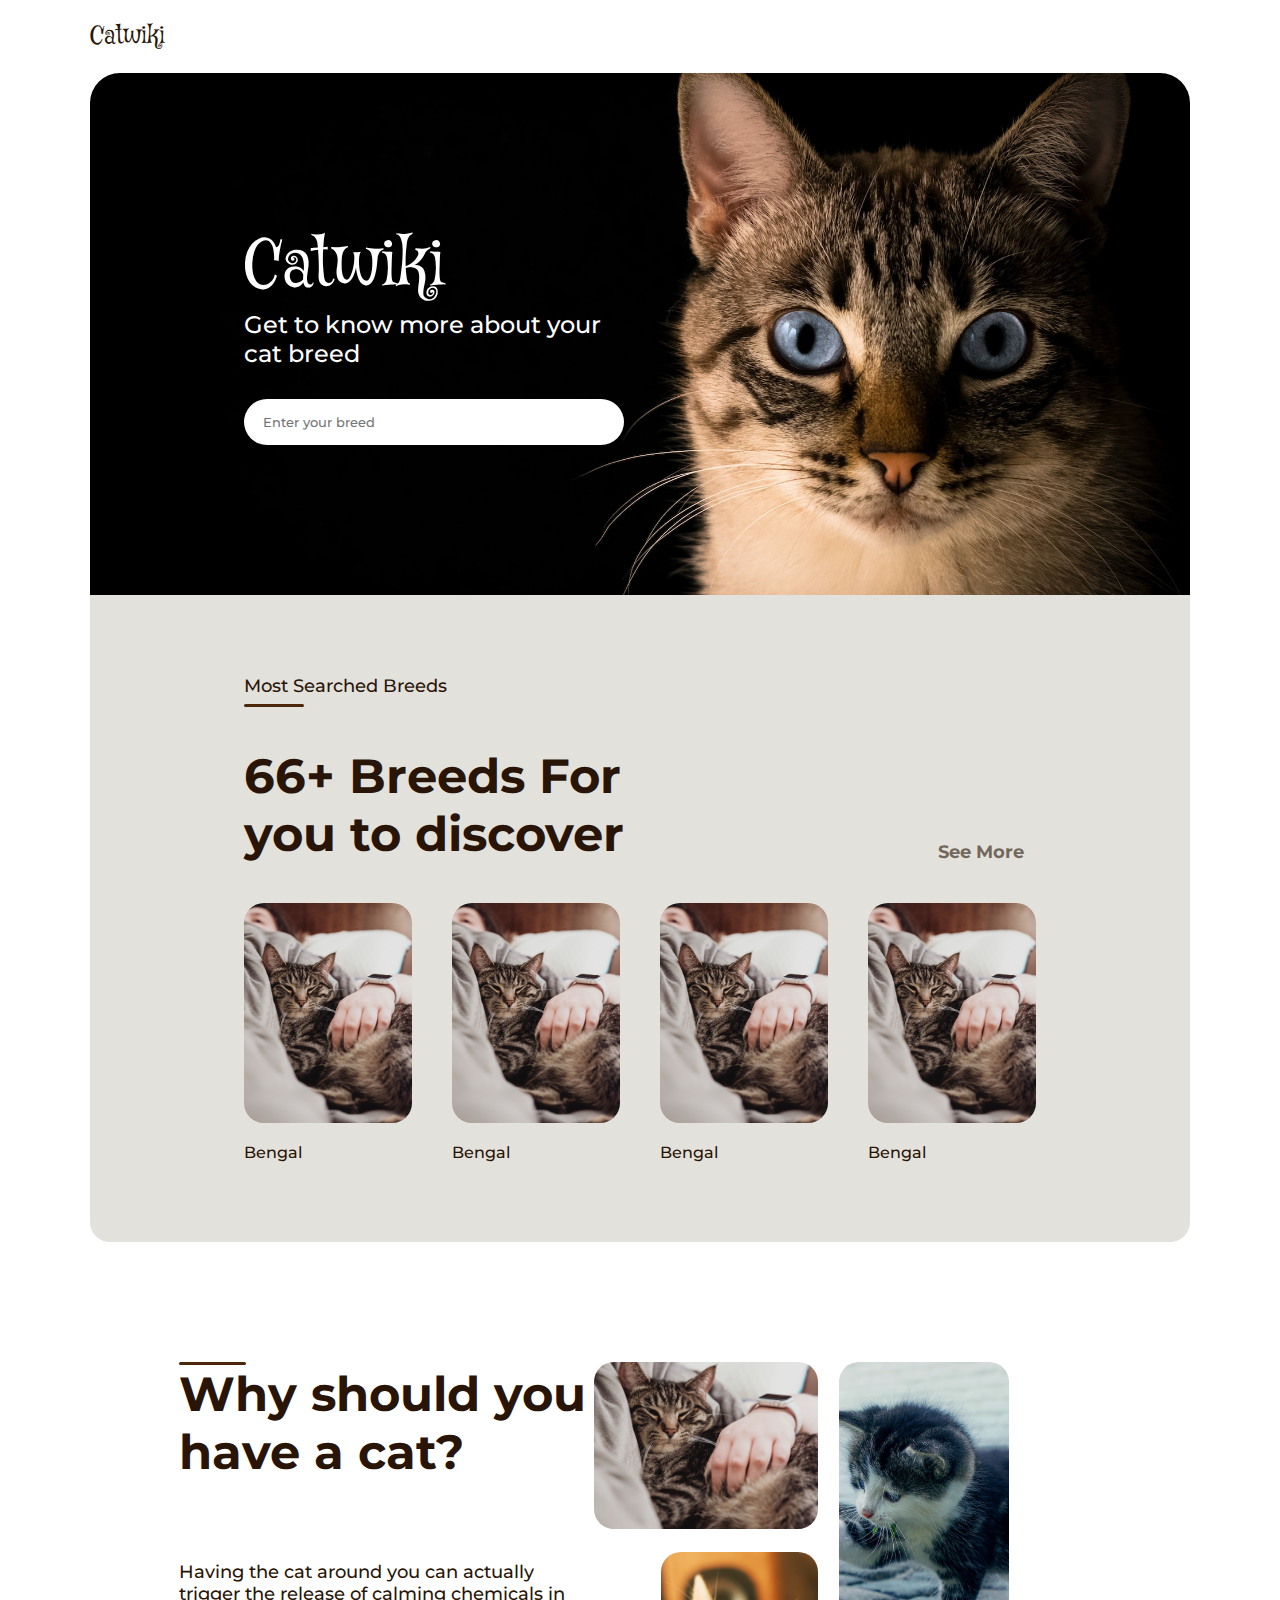
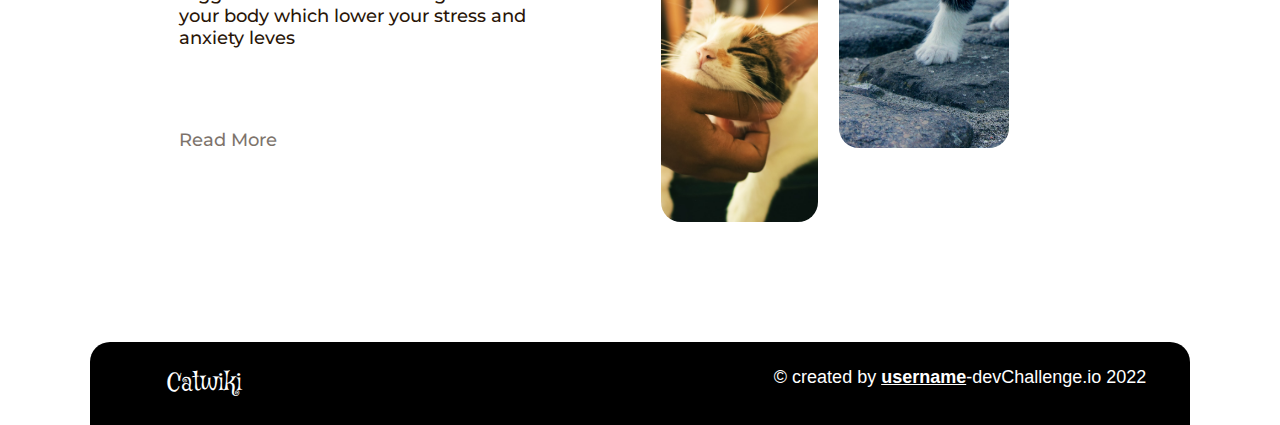
==== index.html @ c6d8583e "fix:deactivate class added to suggestion box" ====
<!doctype html>
<!-- If multi-language site, reconsider usage of html lang declaration here. -->
<html lang="en">

<head>
  <meta charset="utf-8">
  <title>CatWiki(HomePage)</title>
  <meta name="viewport" content="width=device-width, initial-scale=1, maximum-scale=1">
  <!-- Place favicon.ico in the root directory: mathiasbynens.be/notes/touch-icons -->
  <link rel="shortcut icon" href="favicon.ico" />
  <!--Google Web Fonts link for fonts-->
  <link rel="preconnect" href="https://fonts.googleapis.com">
  <link rel="preconnect" href="https://fonts.gstatic.com" crossorigin>
  <link
    href="https://fonts.googleapis.com/css2?family=Montserrat:wght@400;500;600;700;800;900&family=Mystery+Quest&display=swap"
    rel="stylesheet">
  <!--FontAwesome link for icons-->
  <link rel="stylesheet" href="https://cdnjs.cloudflare.com/ajax/libs/font-awesome/6.2.0/css/all.min.css"
    integrity="sha512-xh6O/CkQoPOWDdYTDqeRdPCVd1SpvCA9XXcUnZS2FmJNp1coAFzvtCN9BmamE+4aHK8yyUHUSCcJHgXloTyT2A=="
    crossorigin="anonymous" referrerpolicy="no-referrer" />
  <!-- Default style-sheet is for 'media' type screen (color computer display).  -->
  <link rel="stylesheet" media="screen" href="assets/css/style.css">
</head>

<body>
  <!--container start-->
  <div class="container">
    <!--header section start-->
    <header>
      <div class="wrapper-large">
        <h1 class="logo"><a href="index.html" title="Cat Wiki">catwiki <span class="icon">logo</span></a></h1>
      </div>
    </header>
    <!--header section end-->
    <!--main section start-->
    <main>
      <!--hero section start-->
      <div class="wrapper-large">
        <div class="hero-section">
          <div class="wrapper">
            <div class="introduction">
              <h2 class="logo">catwiki <span class="icon">logo</span></h2>
              <p class="description">get to know more about your cat breed</p>
              <form action="#FIXME" method="GET" name="search" class="search">
                <div class="search-field">
                  <input type="text" placeholder="Enter your breed" name="input-breed" />
                  <div class="search-btn">
                    <input type="submit" name="search-btn" class="icon search-btn" />
                  </div>
                  <ul class="suggestion suggestion-deactivate">
                    <li class="suggest">aada</li>
                    <li class="suggest">aada</li>
                  </ul>
                </div>
                <div class="search-field-btn">
                  <input type="text" placeholder="Search" name="input-breed" />
                  <div class="search-btn">
                    <input type="submit" name="search-btn" class="icon search-btn" />
                  </div>
                </div>
              </form>
            </div>
          </div>
        </div>
      </div>
      <!--hero section end-->
      <!--most searched section start-->
      <section class="most-searched-breeds">
        <div class="wrapper-large">
          <div class="wrapper">
            <h4 class="sub-title">most searched breeds</h4>
            <div class="discover-more">
              <h3 class="title">66+ <span>breeds for</span> you to discover</h3>
              <div class="see-more">
                <a href="top10most.html" title="See More">see more</a>
              </div>
            </div>
            <ul class="cat-breeds">
              <li class="cat-breed">
                <figure><img src="assets/images/cat1.jpg" alt="cat"></figure>
                <a href="description.html" title="Bengal">Bengal</a>
              </li>
              <li class="cat-breed">
                <figure><img src="assets/images/cat1.jpg" alt="cat"></figure>
                <a href="description.html" title="Bengal">Bengal</a>
              </li>
              <li class="cat-breed">
                <figure><img src="assets/images/cat1.jpg" alt="cat"></figure>
                <a href="description.html" title="Bengal">Bengal</a>
              </li>
              <li class="cat-breed">
                <figure><img src="assets/images/cat1.jpg" alt="cat"></figure>
                <a href="description.html" title="Bengal">Bengal</a>
              </li>
            </ul>
          </div>
        </div>
      </section>
      <!--most searched section end-->
      <!--why-to-have-a-cat section start-->
      <section class="why-to-have-a-cat">
        <div class="wrapper">
          <div class="cats-benefits">
            <h3 class="title"><span>why</span> should you have a cat&quest;</h3>
            <p class="description">having the cat around you can actually trigger the release of calming chemicals in
              your body which lower your stress and anxiety leves</p>
            <a href="aboutCats.html" title="Read More">read more</a>
          </div>
          <div class="gallery">
            <div class="gallery-items">
              <figure class="gallery-item"><img src="assets/images/cat1.jpg" alt="Cat1"></figure>
              <figure class="gallery-item"><img src="assets/images/cat2.jpg" alt="Cat2"></figure>
            </div>
            <figure class="gallery-item"><img src="assets/images/cat3.jpg" alt="Cat3"></figure>
          </div>
        </div>
      </section>
      <!--why-to-have-a-cat section start-->
    </main>
    <!--main section end-->

    <!--footer section start-->
    <footer>
      <div class="wrapper-large">
        <h5 class="logo"><a href="index.html" title="Cat Wiki">catwiki <span class="icon">logo</span></a></h5>
        <span class="copyright">&copy; created by <span>username</span>-devChallenge.io 2022</span>
      </div>
    </footer>
    <!--footer section end-->

  </div>
  <!--container end-->
  <script src="assets/js/script.js"></script>
</body>

</html>
---- assets/css/style.css ----
@charset "utf-8";
/* ==========================================================================
   1. CSS Reset Code
   ========================================================================== */

/* 1.1. Eric Meyers Reset
   http://meyerweb.com/eric/tools/css/reset/
   v2.0 | 20110126
   License: none (public domain)
   ========================================================================== */
html,
body,
div,
span,
applet,
object,
iframe,
h1,
h2,
h3,
h4,
h5,
h6,
p,
blockquote,
pre,
a,
abbr,
acronym,
address,
big,
cite,
code,
del,
dfn,
em,
img,
ins,
kbd,
q,
s,
samp,
small,
strike,
strong,
sub,
sup,
tt,
var,
b,
u,
i,
center,
dl,
dt,
dd,
ol,
ul,
li,
fieldset,
form,
label,
legend,
table,
caption,
tbody,
tfoot,
thead,
tr,
th,
td,
article,
aside,
canvas,
details,
embed,
figure,
figcaption,
footer,
header,
hgroup,
menu,
nav,
output,
ruby,
section,
summary,
time,
mark,
audio,
video {
  margin: 0;
  padding: 0;
  border: 0;
  font-size: 100%;
  font: inherit;
  vertical-align: baseline;
}

/* HTML5 display-role reset for older browsers */
article,
aside,
details,
figcaption,
figure,
footer,
header,
hgroup,
menu,
nav,
section {
  display: block;
}

/* Force scrollbar */
html {
  overflow-y: scroll;
}

/* Align radios and text inputs with their label */

input[type='radio'] {
  vertical-align: text-bottom;
}

/* Hand cursor on clickable input elements */
label,
input[type='button'],
input[type='submit'],
button {
  cursor: pointer;
}

strong {
  font-weight: bold;
  font-family: inherit;
  font-size: inherit;
}

em {
  font-style: italic;
}

img {
  width: 100%;
  border: 0;
  vertical-align: middle;
}

sub,
sup {
  vertical-align: baseline;
  position: relative;
  font-size: 55%;
  line-height: 0;
}

sup {
  top: -.7em;
}

sub {
  bottom: -.25em;
}

/* 1.2. Clear Fix
   ========================== */

.cf:before,
.cf:after {
  display: table;
  content: " ";
}

.cf:after {
  clear: both;
}

.cf {
  *zoom: 1;
}

/*for all*/
body {
  box-sizing: border-box;
  font-family: sans-serif;
}

a {
  display: inline-block;
  text-decoration: none;
}

li {
  display: inline-block;
  list-style-type: none;
}

/*for wrapper*/
.wrapper,
.wrapper-large {
  width: 72%;
  margin: 0 auto;
}

.wrapper-large { width: 86%;}

/*common styling*/
* {
  font-family: 'Montserrat';
  font-weight: 500;
}

.icon {
  display: inline-block;
  font-family: 'FontAwesome';
  font-weight: 900;
  text-indent: -9999px;
}

img {
  width: 100%;
  height: auto;
  object-fit: cover;
  object-position: center;
}

.description {
  color: #291507;
  font-size: 18px;
}

.logo a:hover,
.breeds .cat-breed a:hover,
.breeds .cat-breed a:hover,
.most-searched-breeds .cat-breed a:hover {
  color: #dec68b;
  transition: all .3s;
}

.most-searched-breeds .see-more a:hover,
.why-to-have-a-cat .cats-benefits a:hover {
  opacity: 1;
  transition: all .3s;
}

.hero-section .search-field,
.search-modal .search-field,
.suggestion-active,
.most-searched-breeds .discover-more,
.most-searched-breeds .see-more,
.most-searched-breeds .cat-breeds,
.most-searched-breeds .cat-breed figure,
.why-to-have-a-cat .gallery,
.why-to-have-a-cat .gallery-items,
footer .wrapper-large,
.cat-breed-info .breed-details,
.cat-breed-info .wrapper,
.cat-breed-info .ratings,
.cat-breed-info .detail,
.breed-photos .photos,
.top-searched-breeds,
.top-searched-breeds .breed { display: flex;}

.hero-section .description::first-letter,
.title::first-letter,
.description::first-letter,
.reasons-to-have-cat .reasons h3,
.reasons-to-have-cat .reasons .description::first-letter,
.why-to-have-a-cat .cats-benefits .title span { text-transform: capitalize;}

/*=================================
  Header styling starts here
=================================*/
header {  padding: 20px 0;}

.logo a,
.logo {
  color: #291507;
  font-family: 'Mystery Quest';
  font-size: 24px;
  font-weight: 400;
  text-transform: capitalize;
}

.logo .icon::before {
  float: right;
  content: '\f6be';
  text-indent: 0;
}

/*=================================
  Header styling ends here
=================================*/

/*=================================
  main styling starts here
=================================*/
/* styling for homepage start here*/

/*hero section start here*/

.hero-section {
  padding: 150px 0;
  border-radius: 30px 30px 0 0;
  background: url("../images/bg.jpg") center no-repeat;
  background-size: cover;
}

.hero-section .introduction {  width: 48%;}

.hero-section .logo {
  color: #fff;
  font-size: 64px;
}

.hero-section .description {
  padding-bottom: 30px;
  color: #fff;
  font-size: 24px;
  line-height: 1.2;
}

.hero-section .search-field,
.hero-section .search-field-btn,
.search-modal .search-field {
  position: relative;
  flex-direction: column;
}

.hero-section .search-field-btn {  display: none;}

.hero-section input[type=text],
.search-modal input[type=text] {
  width: 90%;
  padding: 15px 5%;
  border: none;
  border-radius: 50px;
}

.hero-section input[type=submit],
.search-modal input[type=submit] {
  border: none;
  background: transparent;
}

.hero-section .search-btn ,
.search-modal .search-btn{
  position: absolute;
  right: 7%;
  top: 35%;
  font-family: 'FontAwesome';
  font-weight: 900;
}

.hero-section .search-btn::before,
.search-modal .search-btn::before {
  color: #291507;
  content: '\f002';
}

.hero-section input[type=text]:focus,
.search-modal input[type=text]:focus {  outline: none;}

.hero-section .suggestion,
.search-modal .suggestion,
.suggestion-active {
  max-height: 220px;
  width: 100%;
  padding: 20px 0;
  border-radius: 20px;
  overflow-y: scroll;
  position: absolute;
  top: 60px;
  background: #fff;
  flex-direction: column;
}

.hero-section .suggestion,
.search-modal .suggestion {
  display: none;
}

.hero-section .suggest,
.search-modal .suggest {
  width: 80%;
  padding: 15px 7%;
  margin: 0 auto;
  border-radius: 5px;
  color: #000;
  cursor: pointer;
  text-transform: capitalize;
}

::-webkit-scrollbar { width: 7px;}

::-webkit-scrollbar-track { background: #f2f2f2;}

::-webkit-scrollbar-thumb {
  height: 68px;
  border-radius: 20px;
  background: #bdbdbd;
}

.hero-section .suggest:hover,
.search-modal .suggest:hover { background-color: #e0e0e0;}

/*hero section end here*/

/*most searched section start here*/
.most-searched-breeds .wrapper-large {
  padding: 80px 0;
  border-radius: 0 0 20px 20px;
  background: #e3e1dc;
}

.most-searched-breeds .sub-title {
  color: #291507;
  font-size: 18px;
  text-transform: capitalize;
}

.most-searched-breeds .sub-title::after {
  width: 60px;
  height: 3px;
  margin-top: 7px;
  border-radius: 50px;
  display: block;
  background: #4d270c;
  content: '';
}

.most-searched-breeds .discover-more {  padding: 40px 0;}

.most-searched-breeds .see-more {
  align-items: flex-end;
  flex: 1;
  justify-content: flex-end;
}

.most-searched-breeds .see-more a {
  color: #291507;
  font-size: 18px;
  font-weight: 700;
  opacity: 0.6;
  text-transform: capitalize;
}

.most-searched-breeds .see-more a::after,
.why-to-have-a-cat .cats-benefits a::after {
  content: '\f178';
  font-family: 'FontAwesome';
  font-size: 16px;
  font-weight: 900;
}

.most-searched-breeds .title {
  width: 60%;
  color: #291507;
  font-size: 48px;
  font-weight: 700;
}

.most-searched-breeds .title span {  text-transform: capitalize;}

.most-searched-breeds .cat-breed {
  margin-right: 5%;
  flex-basis: 25%;
}

.most-searched-breeds .cat-breed:last-child {  margin-right: 0;}

.most-searched-breeds .cat-breed figure {
  height: 220px;
  position: relative;
  cursor: pointer;
  z-index: 1;
}

.most-searched-breeds .cat-breed figure:hover::before,
.active-breed::before,
.cat-breed-info figure::before {
  width: 35px;
  height: 175px;
  border-radius: 20px;
  display: block;
  position: absolute;
  top: 10%;
  left: -10%;
  background: #dec68b;
  content: '';
  z-index: -1;
}

.most-searched-breeds .cat-breed a {
  margin-top: 20px;
  color: #291507;
  font-size: 16px;
}

/*most searched section end here*/

/*why-to-have-a-cat section start here*/
.why-to-have-a-cat {  padding: 120px 0;}

.why-to-have-a-cat .wrapper {  display: flex;}

.why-to-have-a-cat .cats-benefits {
  color: #291507;
  flex-basis: 45%;
  font-size: 18px;
}

.why-to-have-a-cat .cats-benefits .title {
  font-size: 48px;
  font-weight: 700;
}

.why-to-have-a-cat .cats-benefits .title::before {
  width: 67px;
  height: 3px;
  border-radius: 20px;
  display: block;
  background-color: #4d270c;
  content: '';
}

.why-to-have-a-cat .cats-benefits a {
  color: #291507;
  opacity: 0.6;
  text-transform: capitalize;
}

.why-to-have-a-cat .cats-benefits .description {  padding: 80px 0;}

.why-to-have-a-cat .gallery {  flex-basis: 45%;}

.why-to-have-a-cat .gallery-item img,
.cat-breed-info figure img,
.breed-photos .photo img,
.most-searched-breeds .cat-breed img,
.top-searched-breeds .breed figure img {
  height: 100%;
  border-radius: 20px;
}

.why-to-have-a-cat .gallery-items {  flex-direction: column;}

.why-to-have-a-cat .gallery,
.why-to-have-a-cat .gallery-items {
  gap: 5%;
  justify-content: space-between;
}

.why-to-have-a-cat .gallery-items .gallery-item:nth-child(1) {
  width: 100%;
  height: 167px;
}

.why-to-have-a-cat .gallery-items .gallery-item:nth-child(2) {
  width: 70%;
  height: 293px;
  align-self: flex-end;
}

.why-to-have-a-cat .gallery .gallery-item {
  width: 80%;
  height: 386px;
}

/*why-to-have-a-cat section end here*/

.search-modal { display: none;}

/* styling for homepage end here*/

/* styling for description page start here*/

/*  styling for cat-breed-info start here*/
.cat-breed-info .wrapper {
  gap: 5%;
  justify-content: space-between;
}

.cat-breed-info figure {
  height: 371px;
  position: relative;
  flex-basis: 40%;
  z-index: 1;
}

.cat-breed-info figure::before {
  height: 300px;
  left: -5%;
}

.cat-breed-info .cat-breed-details {  flex-basis: 55%;}

.cat-breed-info .title {
  padding-bottom: 20px;
  color: #291507;
  font-size: 36px;
  font-weight: 600;
}

.cat-breed-info .breed-details {
  padding: 30px 0;
  flex-direction: column;
  text-transform: capitalize;
}

.cat-breed-info .detail {
  padding: 10px 0;
  font-size: 16px;
}

.cat-breed-info .detail span {
  flex: 1;
  font-weight: 600;
}

.cat-breed-info .ratings {
  align-items: center;
  flex: 1;
  gap: 2%;
  justify-content: flex-end;
}

.cat-breed-info .rate {
  width: 60px;
  height: 12px;
  border-radius: 20px;
  background: #e0e0e0;
  text-indent: -9999px;
}

.rate-active {  background: #544439;}

/* styling for cat-breed-info end here*/

/* styling for breed-photos start here */
.breed-photos {  padding: 120px 0;}

.breed-photos .title {
  color: #291507;
  font-size: 36px;
  font-weight: 600;
}

.breed-photos .photos {
  padding: 30px 0;
  flex-wrap: wrap;
  gap: 4%;
}

.breed-photos .photo {
  height: 278px;
  margin-bottom: 40px;
  flex-basis: 21%;
}

/* styling for breed-photos end here */

/* styling for description page end here*/

/* styling for top10most page start here*/

.top-most-searched-breeds .title,
.top-searched-breeds .breed .breed-name,
.reasons-to-have-cat .title {
  padding: 20px 0;
  color: #291507;
  font-size: 36px;
  font-weight: 700;
}

.top-searched-breeds,
.reasons-to-have-cat .reasons {
  padding: 40px 0;
  flex-direction: column;
}

.top-searched-breeds .breed {
  margin-bottom: 50px;
  gap: 5%;
}

.top-searched-breeds .breed figure {
  height: 170px;
  cursor: pointer;
  flex-basis: 20%;
}

.top-searched-breeds .breed .breed-info {
  cursor: pointer;
  flex-basis: 65%;
}

/* styling for top10most page end here */

/* styling for aboutCats page start here */
.reasons-to-have-cat .reasons h3 {
  padding: 7px 0;
  color: #291507;
  font-size: 21px;
  font-weight: 700;
}

.reasons-to-have-cat .reason {  padding: 10px 0;}

/* styling for aboutCats page end here */
/*=================================
  main styling ends here
=================================*/

/*=================================
  footer styling starts here
=================================*/

footer .wrapper-large {
  padding: 25px 0;
  border-radius: 20px 20px 0 0;
  position: relative;
  background: #000;
  color: #fff;
}

footer .logo {  padding-left: 7%;}

footer .logo a {  color: #fff;}

.copyright {
  position: absolute;
  right: 4%;
  font-size: 18px;
}

.copyright span {
  font-weight: 700;
  text-decoration: underline;
}





/*=================================
  footer styling ends here
=================================*/

/*media query starts*/
/*media query for 995px starts here*/
@media only screen and (max-width: 995px) {

  /* styling for homepage start here*/
  .hero-section .introduction {  width: 85%;}

  .most-searched-breeds .cat-breeds {
    flex-wrap: wrap;
    justify-content: space-between;
  }

  .most-searched-breeds .cat-breed {
    margin: 0 0 40px 0;
    flex-basis: 45%;
  }

  .why-to-have-a-cat .wrapper {  flex-direction: column;}

  .why-to-have-a-cat .cats-benefits {  padding-bottom: 60px;}

  /* styling for homepage end here*/

  /* styling for description page start here*/
  .cat-breed-info .wrapper {  flex-direction: column;}

  .cat-breed-info figure {  flex-basis: 0;}

  .cat-breed-info figure::before {  left: -3%;}

  .cat-breed-info .cat-breed-details {  padding: 60px 0;}

  .breed-photos .photos {  justify-content: space-between;}

  .breed-photos .photo {  flex-basis: 45%;}

  /* styling for description page end here*/

  /* styling for top10most page start here*/
  .top-searched-breeds,
  .top-searched-breeds .breed {  align-items: center;}

  /* styling for top10most page end here*/

  /* styling for aboutcats page start here*/
  .reasons-to-have-cat .title {  font-size: 34px;}

  /* styling for aboutcats page end here*/

  /* styling for footer start here*/
  footer .logo {  padding: 0 0 20px 0;}

  footer .wrapper-large {
    align-items: center;
    flex-direction: column;
    justify-content: center;
  }

  .copyright {  position: static;}

  /* styling for footer end here*/
}

/*media query for 768px starts here*/
@media only screen and (max-width: 768px) {

  /* styling for homepage start here*/
  .most-searched-breeds .title {
    width: 100%;
    padding-bottom: 20px;
  }

  .most-searched-breeds .discover-more {  flex-direction: column;}

  /* styling for homepage end here*/

  /* styling for description start here*/
  .top-searched-breeds .breed {
    padding-bottom: 85px;
    flex-direction: column;
  }

  .cat-breed-info .rate {  width: 50px;}

  .top-searched-breeds .breed figure {
    width: 300px;
    height: 300px;
    flex-basis: auto;
  }

  /* styling for description end here*/
}


/*media query for 540px starts here*/
@media only screen and (max-width: 540px) {

  .wrapper-large {  width: 90%;}

  .wrapper {  width: 85%;}

  /* styling for homepage start here*/

  .hero-section {  padding: 30px 0;}

  .hero-section .introduction { width: 100%;}

  .hero-section .logo {
    padding-bottom: 15px;
    font-size: 21px;
  }

  .hero-section .logo span { display: none;}

  .hero-section .search-field { display: none;}

  .hero-section .search-field-btn {
    width: 30%;
    display: flex;
  }

  .hero-section .search-field-btn input[type=text]::placeholder {
    padding: 0 5%;
    color: #000;
    font-size: 18px;
  }

  .most-searched-breeds .cat-breed figure { height: 134px;}

  .why-to-have-a-cat .cats-benefits .description {  padding: 40px 0;}

  .search-modal { 
    width: 100%;
    height: 100vh;
    display: block;
    position: absolute;
    top: 0;
    background: #fff;
  }

  .search-modal .search-field { 
    width: 90%;
    margin: 60px auto;
  }

  .search-modal .search-field input[type=text] { border: 1px solid #000;}

  .search-modal span { 
    position: absolute;
    top: 10px;
    right: 5%;
  }

  .search-modal span::before {
    width: 30px;
    height: 30px;
    border-radius: 5px;
    display: flex;
    float: right;
    background: #e0e0e0;
    font-size: 21px;
    align-items: center;
    content: '\f00d';
    justify-content: center;
    text-indent: 0;
  }

  .search-modal span:hover::before { 
    background-color: #000;
    color: #e0e0e0;
  }

  /* styling for homepage end here*/

  /* styling for description start  here*/
  .cat-breed-info .detail {  flex-direction: column;}

  .cat-breed-info .ratings {
    padding: 10px 0;
    justify-content: flex-start;
  }

  .cat-breed-info .rate {  width: 90px;}

  .breed-photos .photo {  height: 170px;}

  /* styling for description end  here*/
}

/*media query for 425px starts here*/
@media only screen and (max-width: 425px) {

  /* styling for homepage start here*/
  .hero-section .search-field-btn {  width: 45%;}

  .most-searched-breeds .title {  font-size: 24px;}

  .why-to-have-a-cat .cats-benefits .title {  font-size: 33px;}

  .why-to-have-a-cat .gallery-items .gallery-item:nth-child(1) {  height: 105px;}

  .why-to-have-a-cat .gallery-items .gallery-item:nth-child(2) {  height: 184px;}

  .why-to-have-a-cat .gallery .gallery-item {  height: 242px;}

  /* styling for homepage end here*/

  /* styling for description start  here*/

  .breed-photos {  padding: 60px 0;}

  .cat-breed-info .cat-breed-details {  padding: 30px 0;}

  /* styling for description end  here*/

  /* styling for top10searched start here*/
  .top-most-searched-breeds .title,
  .reasons-to-have-cat .title {  font-size: 24px;}

  .top-searched-breeds .breed figure {
    width: 200px;
    height: 200px;
  }

  .top-searched-breeds .breed .breed-name { font-size: 21px;}

  .top-searched-breeds .breed {  padding-bottom: 50px;}

  /* styling for top10searched end here*/
  /* styling for footer start here*/
  .copyright {  font-size: 12px;}

  /* styling for footer end here*/
}
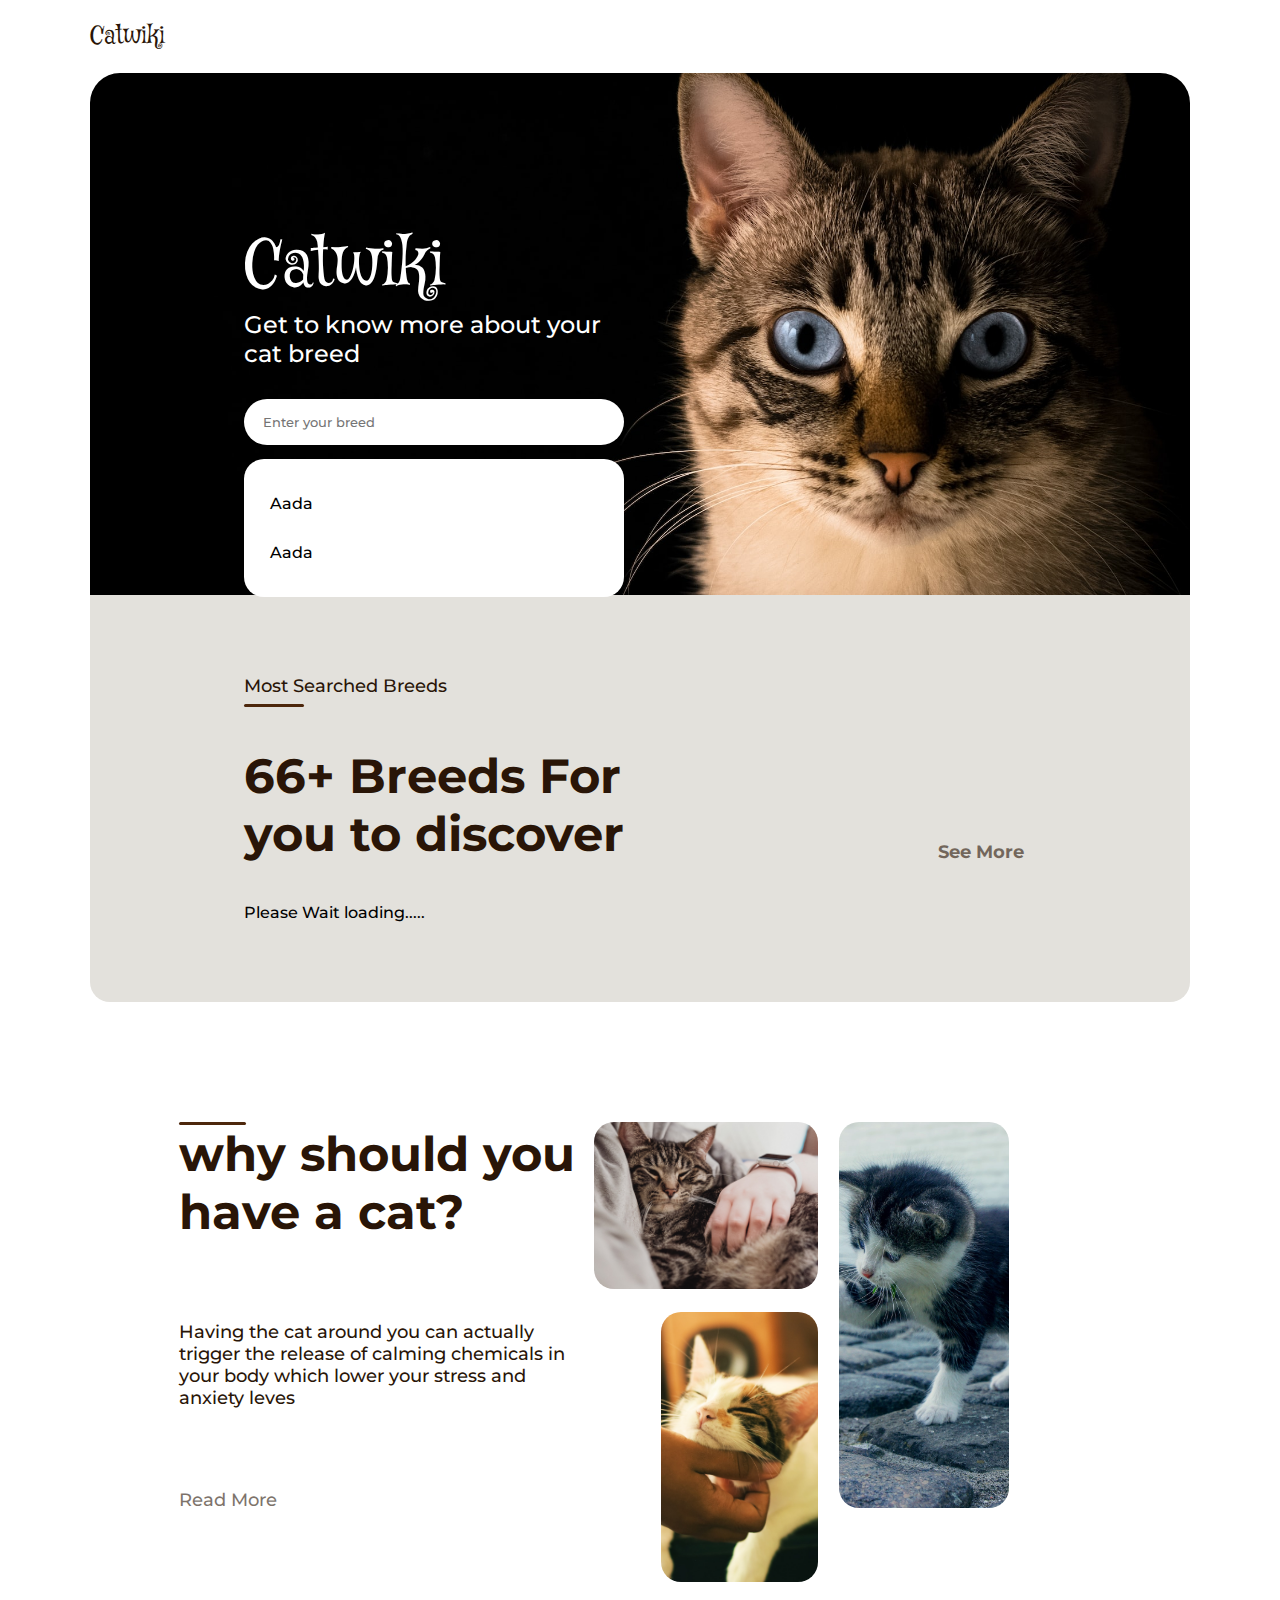
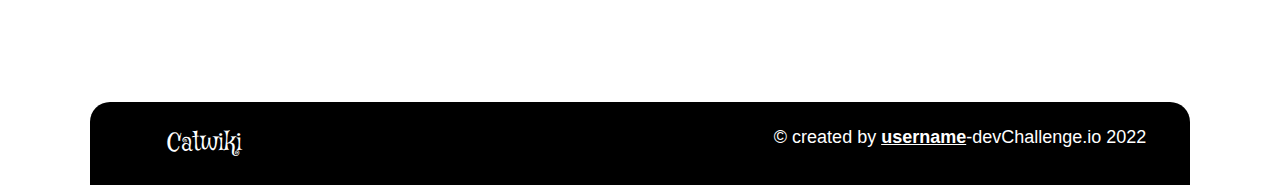
==== commit 9dcd7970: "removed unwanted reference structure that was used for styling" ====
--- a/index.html
+++ b/index.html
@@ -1,25 +1,21 @@
 <!doctype html>
 <!-- If multi-language site, reconsider usage of html lang declaration here. -->
-<html lang="en">
+<html lang="en"> 
 
 <head>
   <meta charset="utf-8">
   <title>CatWiki(HomePage)</title>
   <meta name="viewport" content="width=device-width, initial-scale=1, maximum-scale=1">
-  <!-- Place favicon.ico in the root directory: mathiasbynens.be/notes/touch-icons -->
+  <!-- favicon.ico in the root directory -->
   <link rel="shortcut icon" href="favicon.ico" />
   <!--Google Web Fonts link for fonts-->
   <link rel="preconnect" href="https://fonts.googleapis.com">
   <link rel="preconnect" href="https://fonts.gstatic.com" crossorigin>
-  <link
-    href="https://fonts.googleapis.com/css2?family=Montserrat:wght@400;500;600;700;800;900&family=Mystery+Quest&display=swap"
-    rel="stylesheet">
+  <link href="https://fonts.googleapis.com/css2?family=Montserrat:wght@400;500;600;700;800;900&family=Mystery+Quest&display=swap" rel="stylesheet">
   <!--FontAwesome link for icons-->
-  <link rel="stylesheet" href="https://cdnjs.cloudflare.com/ajax/libs/font-awesome/6.2.0/css/all.min.css"
-    integrity="sha512-xh6O/CkQoPOWDdYTDqeRdPCVd1SpvCA9XXcUnZS2FmJNp1coAFzvtCN9BmamE+4aHK8yyUHUSCcJHgXloTyT2A=="
-    crossorigin="anonymous" referrerpolicy="no-referrer" />
+  <link rel="stylesheet" href="https://cdnjs.cloudflare.com/ajax/libs/font-awesome/6.2.0/css/all.min.css" integrity="sha512-xh6O/CkQoPOWDdYTDqeRdPCVd1SpvCA9XXcUnZS2FmJNp1coAFzvtCN9BmamE+4aHK8yyUHUSCcJHgXloTyT2A==" crossorigin="anonymous" referrerpolicy="no-referrer" />
   <!-- Default style-sheet is for 'media' type screen (color computer display).  -->
-  <link rel="stylesheet" media="screen" href="assets/css/style.css">
+  <link rel="stylesheet" media="screen" href="assets/css/style.css" >
 </head>
 
 <body>
@@ -34,93 +30,77 @@
     <!--header section end-->
     <!--main section start-->
     <main>
-      <!--hero section start-->
-      <div class="wrapper-large">
-        <div class="hero-section">
-          <div class="wrapper">
-            <div class="introduction">
-              <h2 class="logo">catwiki <span class="icon">logo</span></h2>
-              <p class="description">get to know more about your cat breed</p>
-              <form action="#FIXME" method="GET" name="search" class="search">
-                <div class="search-field">
-                  <input type="text" placeholder="Enter your breed" name="input-breed" />
-                  <div class="search-btn">
-                    <input type="submit" name="search-btn" class="icon search-btn" />
-                  </div>
-                  <ul class="suggestion suggestion-deactivate">
-                    <li class="suggest">aada</li>
-                    <li class="suggest">aada</li>
-                  </ul>
+          <!--hero section start-->
+          <div class="wrapper-large">
+            <div class="hero-section">
+              <div class="wrapper">
+                <div class="introduction">
+                  <h2 class="logo">catwiki <span class="icon">logo</span></h2>
+                  <p class="description">get to know more about your cat breed</p>
+                  <form action="#FIXME" method="GET" name="search" class="search">
+                    <div class="search-field">
+                      <input type="text" placeholder="Enter your breed" name="input-breed"/>
+                      <div class="search-btn">
+                        <input type="submit" name="search-btn" class="icon search-btn"/>
+                      </div>
+                      <ul class="suggestion">
+                        <li class="suggest">aada</li>
+                        <li class="suggest">aada</li>
+                      </ul>
+                    </div>
+                    <div class="search-field-btn">
+                      <input type="text" placeholder="Search" name="input-breed"/>
+                      <div class="search-btn">
+                        <input type="submit" name="search-btn" class="icon search-btn"/>
+                      </div>
+                    </div>
+                  </form>
                 </div>
-                <div class="search-field-btn">
-                  <input type="text" placeholder="Search" name="input-breed" />
-                  <div class="search-btn">
-                    <input type="submit" name="search-btn" class="icon search-btn" />
+              </div>
+            </div>
+          </div>
+          <!--hero section end-->
+          <!--most searched section start-->
+          <section class="most-searched-breeds">
+            <div class="wrapper-large">
+              <div class="wrapper">
+                <h4 class="sub-title">most searched breeds</h4>
+                <div class="discover-more">
+                  <h3 class="title">66+ <span>breeds for</span> you to discover</h3>
+                  <div class="see-more">
+                    <a href="top10most.html" title="See More">see more</a>
                   </div>
                 </div>
-              </form>
-            </div>
-          </div>
-        </div>
-      </div>
-      <!--hero section end-->
-      <!--most searched section start-->
-      <section class="most-searched-breeds">
-        <div class="wrapper-large">
-          <div class="wrapper">
-            <h4 class="sub-title">most searched breeds</h4>
-            <div class="discover-more">
-              <h3 class="title">66+ <span>breeds for</span> you to discover</h3>
-              <div class="see-more">
-                <a href="top10most.html" title="See More">see more</a>
+                <ul class="cat-breeds">
+                  <li class="dummy">Please Wait loading.....</li>
+                </ul>
               </div>
             </div>
-            <ul class="cat-breeds">
-              <li class="cat-breed">
-                <figure><img src="assets/images/cat1.jpg" alt="cat"></figure>
-                <a href="description.html" title="Bengal">Bengal</a>
-              </li>
-              <li class="cat-breed">
-                <figure><img src="assets/images/cat1.jpg" alt="cat"></figure>
-                <a href="description.html" title="Bengal">Bengal</a>
-              </li>
-              <li class="cat-breed">
-                <figure><img src="assets/images/cat1.jpg" alt="cat"></figure>
-                <a href="description.html" title="Bengal">Bengal</a>
-              </li>
-              <li class="cat-breed">
-                <figure><img src="assets/images/cat1.jpg" alt="cat"></figure>
-                <a href="description.html" title="Bengal">Bengal</a>
-              </li>
-            </ul>
-          </div>
-        </div>
-      </section>
-      <!--most searched section end-->
-      <!--why-to-have-a-cat section start-->
-      <section class="why-to-have-a-cat">
-        <div class="wrapper">
-          <div class="cats-benefits">
-            <h3 class="title"><span>why</span> should you have a cat&quest;</h3>
-            <p class="description">having the cat around you can actually trigger the release of calming chemicals in
-              your body which lower your stress and anxiety leves</p>
-            <a href="aboutCats.html" title="Read More">read more</a>
-          </div>
-          <div class="gallery">
-            <div class="gallery-items">
-              <figure class="gallery-item"><img src="assets/images/cat1.jpg" alt="Cat1"></figure>
-              <figure class="gallery-item"><img src="assets/images/cat2.jpg" alt="Cat2"></figure>
-            </div>
-            <figure class="gallery-item"><img src="assets/images/cat3.jpg" alt="Cat3"></figure>
-          </div>
-        </div>
-      </section>
-      <!--why-to-have-a-cat section start-->
+          </section>
+           <!--most searched section end-->
+          <!--why-to-have-a-cat section start-->
+          <section class="why-to-have-a-cat">
+           <div class="wrapper">
+             <div class="cats-benefits">
+              <h3 class="title">why should you have a cat&quest;</h3>
+              <p class="description">having the cat around you can actually trigger the release of calming chemicals in your body which lower your stress and anxiety leves</p>
+              <a href="aboutCats.html" title="Read More">read more</a>
+             </div> 
+             <div class="gallery">
+               <div class="gallery-items">
+                 <figure class="gallery-item"><img src="assets/images/cat1.jpg" alt="Cat1"></figure>
+                 <figure class="gallery-item"><img src="assets/images/cat2.jpg" alt="Cat2"></figure>
+               </div>
+               <figure class="gallery-item"><img src="assets/images/cat3.jpg" alt="Cat3"></figure>
+             </div>
+           </div>
+          </section>
+          <!--why-to-have-a-cat section start-->
     </main>
     <!--main section end-->
 
     <!--footer section start-->
-    <footer>
+    <footer>      
       <div class="wrapper-large">
         <h5 class="logo"><a href="index.html" title="Cat Wiki">catwiki <span class="icon">logo</span></a></h5>
         <span class="copyright">&copy; created by <span>username</span>-devChallenge.io 2022</span>
@@ -132,5 +112,4 @@
   <!--container end-->
   <script src="assets/js/script.js"></script>
 </body>
-
 </html>--- a/assets/css/style.css
+++ b/assets/css/style.css
@@ -230,6 +230,8 @@
   font-size: 18px;
 }
 
+.remove-scroll { overflow-y: hidden;}
+
 .logo a:hover,
 .breeds .cat-breed a:hover,
 .breeds .cat-breed a:hover,
@@ -376,10 +378,7 @@
   flex-direction: column;
 }
 
-.hero-section .suggestion,
-.search-modal .suggestion {
-  display: none;
-}
+.suggestion-deactivate { display: none;}
 
 .hero-section .suggest,
 .search-modal .suggest {
@@ -588,7 +587,7 @@
   flex-basis: 40%;
   z-index: 1;
 }
-
+.cat-breed-info figure img { height: 100%;}
 .cat-breed-info figure::before {
   height: 300px;
   left: -5%;
@@ -626,13 +625,14 @@
   justify-content: flex-end;
 }
 
-.cat-breed-info .rate {
+.cat-breed-info .rate,
+.rate-active {
   width: 60px;
   height: 12px;
   border-radius: 20px;
-  background: #e0e0e0;
   text-indent: -9999px;
 }
+.cat-breed-info .rate { background: #e0e0e0;}
 
 .rate-active {  background: #544439;}
 
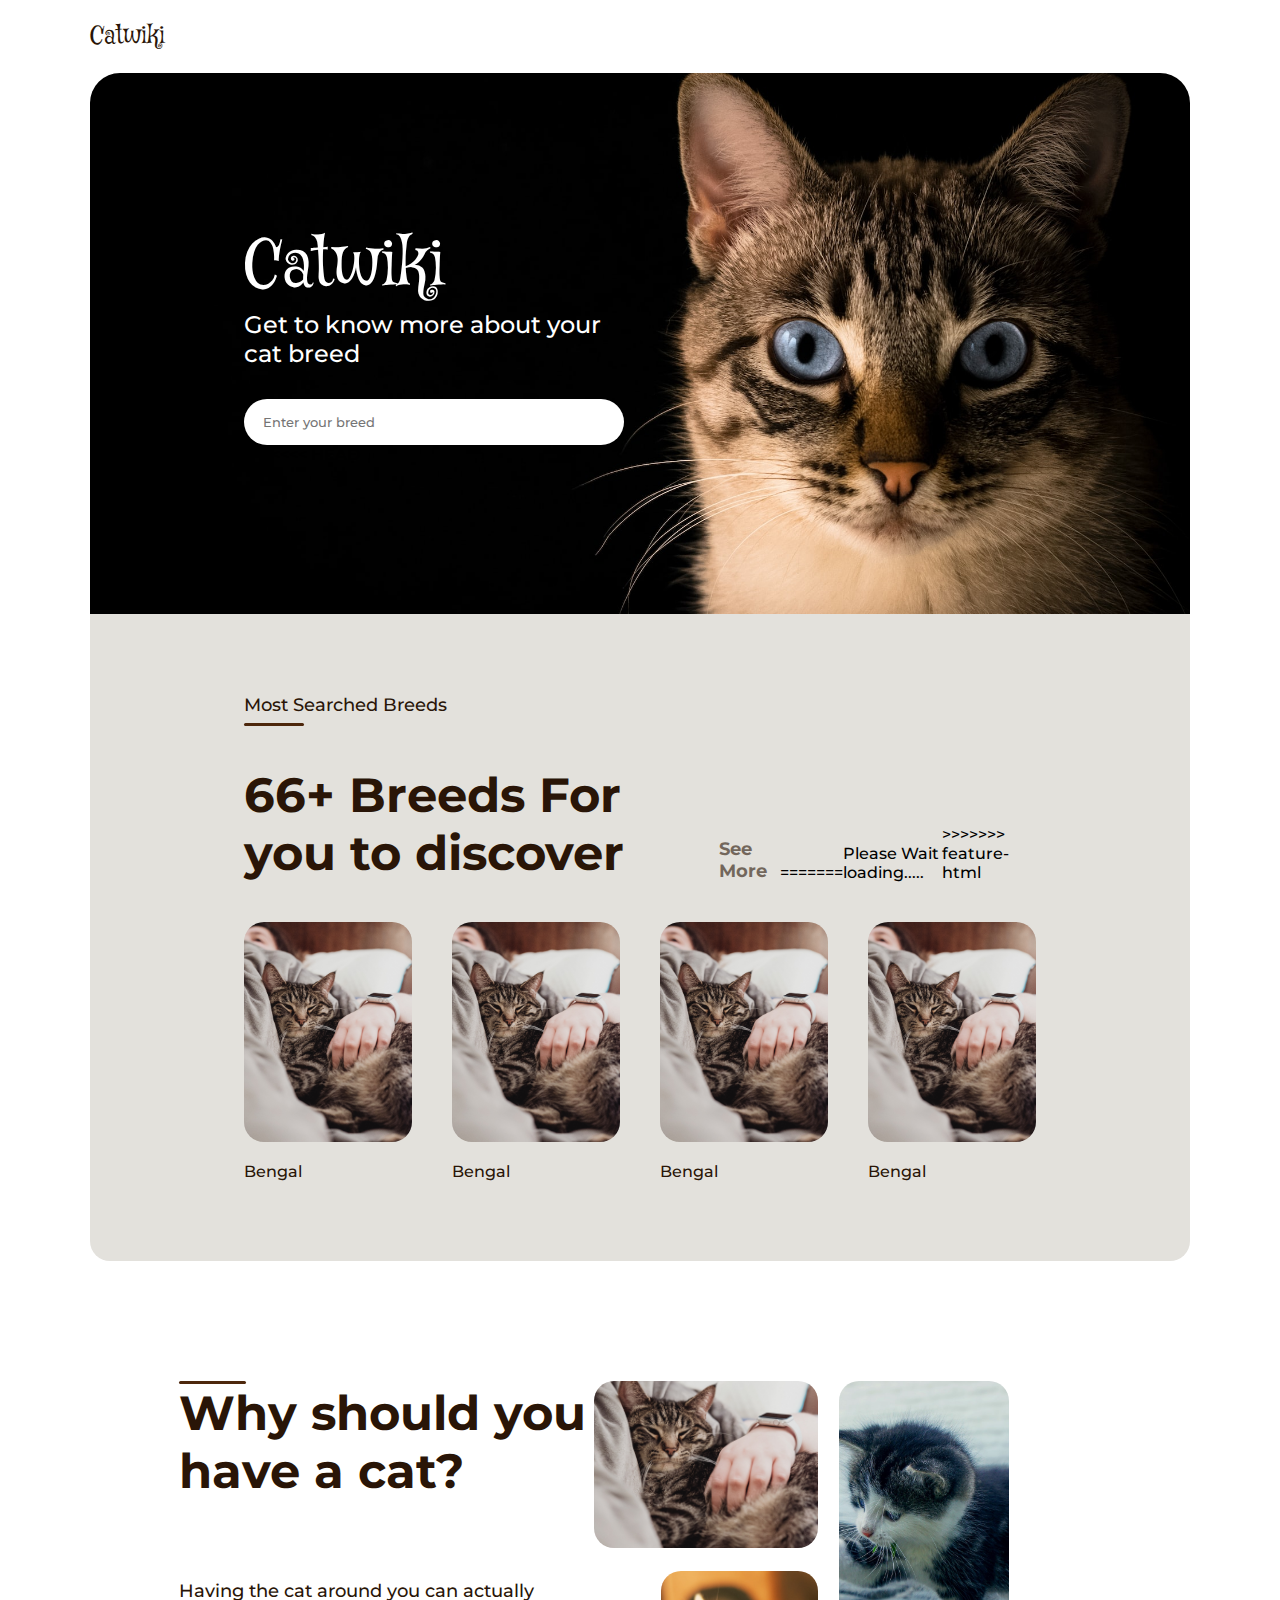
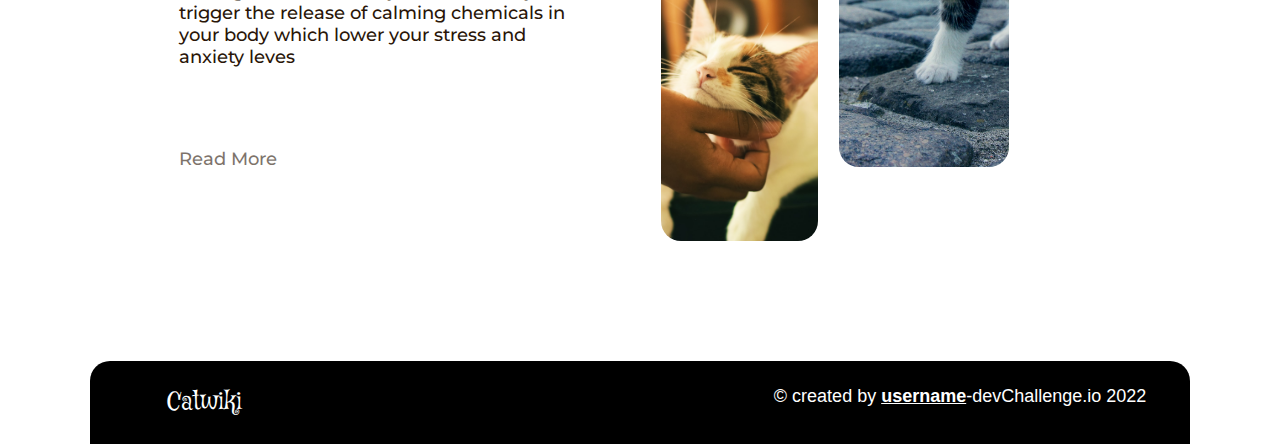
==== commit 6ce3b5d4: "conflicts resolved" ====
--- a/index.html
+++ b/index.html
@@ -1,6 +1,6 @@
 <!doctype html>
 <!-- If multi-language site, reconsider usage of html lang declaration here. -->
-<html lang="en"> 
+<html lang="en">
 
 <head>
   <meta charset="utf-8">
@@ -11,11 +11,15 @@
   <!--Google Web Fonts link for fonts-->
   <link rel="preconnect" href="https://fonts.googleapis.com">
   <link rel="preconnect" href="https://fonts.gstatic.com" crossorigin>
-  <link href="https://fonts.googleapis.com/css2?family=Montserrat:wght@400;500;600;700;800;900&family=Mystery+Quest&display=swap" rel="stylesheet">
+  <link
+    href="https://fonts.googleapis.com/css2?family=Montserrat:wght@400;500;600;700;800;900&family=Mystery+Quest&display=swap"
+    rel="stylesheet">
   <!--FontAwesome link for icons-->
-  <link rel="stylesheet" href="https://cdnjs.cloudflare.com/ajax/libs/font-awesome/6.2.0/css/all.min.css" integrity="sha512-xh6O/CkQoPOWDdYTDqeRdPCVd1SpvCA9XXcUnZS2FmJNp1coAFzvtCN9BmamE+4aHK8yyUHUSCcJHgXloTyT2A==" crossorigin="anonymous" referrerpolicy="no-referrer" />
+  <link rel="stylesheet" href="https://cdnjs.cloudflare.com/ajax/libs/font-awesome/6.2.0/css/all.min.css"
+    integrity="sha512-xh6O/CkQoPOWDdYTDqeRdPCVd1SpvCA9XXcUnZS2FmJNp1coAFzvtCN9BmamE+4aHK8yyUHUSCcJHgXloTyT2A=="
+    crossorigin="anonymous" referrerpolicy="no-referrer" />
   <!-- Default style-sheet is for 'media' type screen (color computer display).  -->
-  <link rel="stylesheet" media="screen" href="assets/css/style.css" >
+  <link rel="stylesheet" media="screen" href="assets/css/style.css">
 </head>
 
 <body>
@@ -30,77 +34,99 @@
     <!--header section end-->
     <!--main section start-->
     <main>
-          <!--hero section start-->
-          <div class="wrapper-large">
-            <div class="hero-section">
-              <div class="wrapper">
-                <div class="introduction">
-                  <h2 class="logo">catwiki <span class="icon">logo</span></h2>
-                  <p class="description">get to know more about your cat breed</p>
-                  <form action="#FIXME" method="GET" name="search" class="search">
-                    <div class="search-field">
-                      <input type="text" placeholder="Enter your breed" name="input-breed"/>
-                      <div class="search-btn">
-                        <input type="submit" name="search-btn" class="icon search-btn"/>
-                      </div>
-                      <ul class="suggestion">
-                        <li class="suggest">aada</li>
-                        <li class="suggest">aada</li>
-                      </ul>
-                    </div>
-                    <div class="search-field-btn">
-                      <input type="text" placeholder="Search" name="input-breed"/>
-                      <div class="search-btn">
-                        <input type="submit" name="search-btn" class="icon search-btn"/>
-                      </div>
-                    </div>
-                  </form>
+      <!--hero section start-->
+      <div class="wrapper-large">
+        <div class="hero-section">
+          <div class="wrapper">
+            <div class="introduction">
+              <h2 class="logo">catwiki <span class="icon">logo</span></h2>
+              <p class="description">get to know more about your cat breed</p>
+              <form action="#FIXME" method="GET" name="search" class="search">
+                <div class="search-field">
+                  <input type="text" placeholder="Enter your breed" name="input-breed" />
+                  <div class="search-btn">
+                    <input type="submit" name="search-btn" class="icon search-btn" />
+                  </div>
+                  <ul class="suggestion suggestion-deactivate">
+                    <li class="suggest">aada</li>
+                    <li class="suggest">aada</li>
+                  </ul>
                 </div>
-              </div>
+                <div class="search-field-btn">
+                  <input type="text" placeholder="Search" name="input-breed" />
+                  <div class="search-btn">
+                    <input type="submit" name="search-btn" class="icon search-btn" />
+                  </div>
+                </div>
+<<<<<<< HEAD
+              </form>
             </div>
           </div>
-          <!--hero section end-->
-          <!--most searched section start-->
-          <section class="most-searched-breeds">
-            <div class="wrapper-large">
-              <div class="wrapper">
-                <h4 class="sub-title">most searched breeds</h4>
-                <div class="discover-more">
-                  <h3 class="title">66+ <span>breeds for</span> you to discover</h3>
-                  <div class="see-more">
-                    <a href="top10most.html" title="See More">see more</a>
-                  </div>
-                </div>
+        </div>
+      </div>
+      <!--hero section end-->
+      <!--most searched section start-->
+      <section class="most-searched-breeds">
+        <div class="wrapper-large">
+          <div class="wrapper">
+            <h4 class="sub-title">most searched breeds</h4>
+            <div class="discover-more">
+              <h3 class="title">66+ <span>breeds for</span> you to discover</h3>
+              <div class="see-more">
+                <a href="top10most.html" title="See More">see more</a>
+=======
                 <ul class="cat-breeds">
                   <li class="dummy">Please Wait loading.....</li>
                 </ul>
+>>>>>>> feature-html
               </div>
             </div>
-          </section>
-           <!--most searched section end-->
-          <!--why-to-have-a-cat section start-->
-          <section class="why-to-have-a-cat">
-           <div class="wrapper">
-             <div class="cats-benefits">
-              <h3 class="title">why should you have a cat&quest;</h3>
-              <p class="description">having the cat around you can actually trigger the release of calming chemicals in your body which lower your stress and anxiety leves</p>
-              <a href="aboutCats.html" title="Read More">read more</a>
-             </div> 
-             <div class="gallery">
-               <div class="gallery-items">
-                 <figure class="gallery-item"><img src="assets/images/cat1.jpg" alt="Cat1"></figure>
-                 <figure class="gallery-item"><img src="assets/images/cat2.jpg" alt="Cat2"></figure>
-               </div>
-               <figure class="gallery-item"><img src="assets/images/cat3.jpg" alt="Cat3"></figure>
-             </div>
-           </div>
-          </section>
-          <!--why-to-have-a-cat section start-->
+            <ul class="cat-breeds">
+              <li class="cat-breed">
+                <figure><img src="assets/images/cat1.jpg" alt="cat"></figure>
+                <a href="description.html" title="Bengal">Bengal</a>
+              </li>
+              <li class="cat-breed">
+                <figure><img src="assets/images/cat1.jpg" alt="cat"></figure>
+                <a href="description.html" title="Bengal">Bengal</a>
+              </li>
+              <li class="cat-breed">
+                <figure><img src="assets/images/cat1.jpg" alt="cat"></figure>
+                <a href="description.html" title="Bengal">Bengal</a>
+              </li>
+              <li class="cat-breed">
+                <figure><img src="assets/images/cat1.jpg" alt="cat"></figure>
+                <a href="description.html" title="Bengal">Bengal</a>
+              </li>
+            </ul>
+          </div>
+        </div>
+      </section>
+      <!--most searched section end-->
+      <!--why-to-have-a-cat section start-->
+      <section class="why-to-have-a-cat">
+        <div class="wrapper">
+          <div class="cats-benefits">
+            <h3 class="title"><span>why</span> should you have a cat&quest;</h3>
+            <p class="description">having the cat around you can actually trigger the release of calming chemicals in
+              your body which lower your stress and anxiety leves</p>
+            <a href="aboutCats.html" title="Read More">read more</a>
+          </div>
+          <div class="gallery">
+            <div class="gallery-items">
+              <figure class="gallery-item"><img src="assets/images/cat1.jpg" alt="Cat1"></figure>
+              <figure class="gallery-item"><img src="assets/images/cat2.jpg" alt="Cat2"></figure>
+            </div>
+            <figure class="gallery-item"><img src="assets/images/cat3.jpg" alt="Cat3"></figure>
+          </div>
+        </div>
+      </section>
+      <!--why-to-have-a-cat section start-->
     </main>
     <!--main section end-->
 
     <!--footer section start-->
-    <footer>      
+    <footer>
       <div class="wrapper-large">
         <h5 class="logo"><a href="index.html" title="Cat Wiki">catwiki <span class="icon">logo</span></a></h5>
         <span class="copyright">&copy; created by <span>username</span>-devChallenge.io 2022</span>
@@ -112,4 +138,5 @@
   <!--container end-->
   <script src="assets/js/script.js"></script>
 </body>
+
 </html>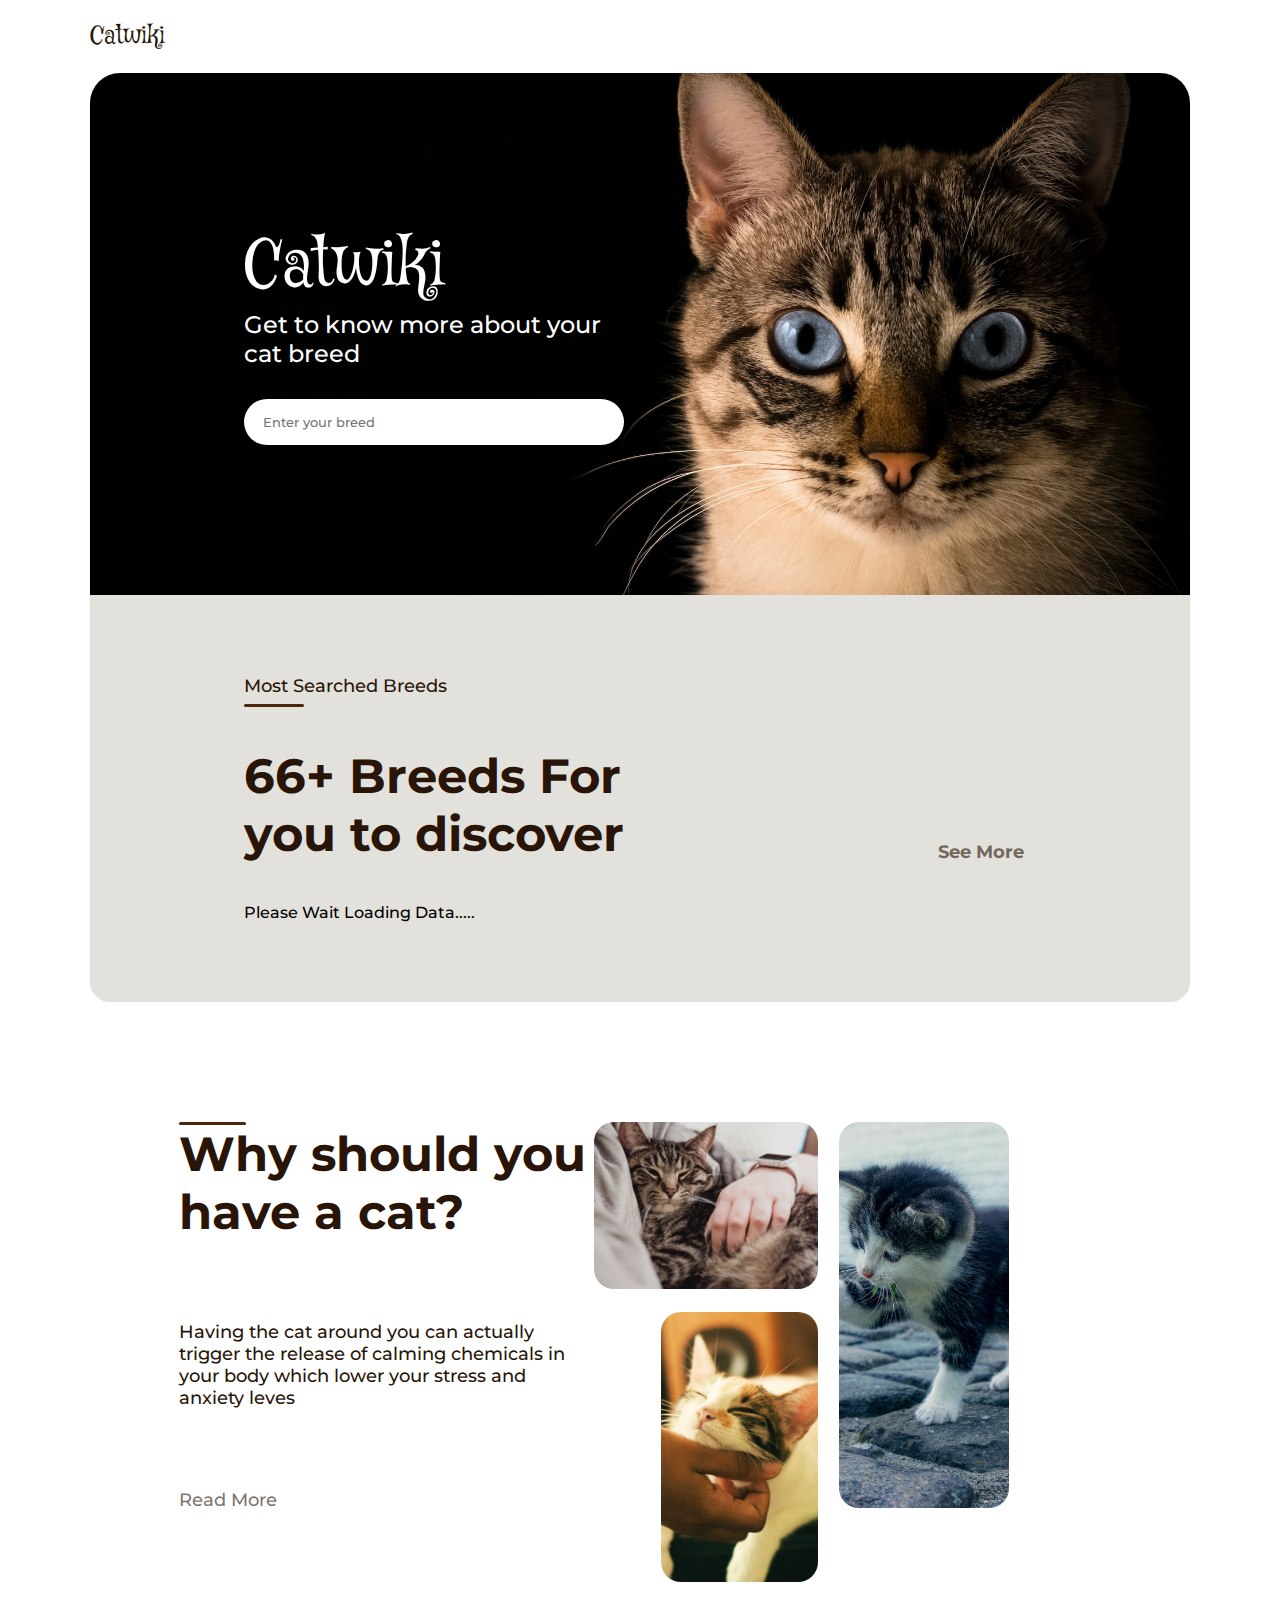
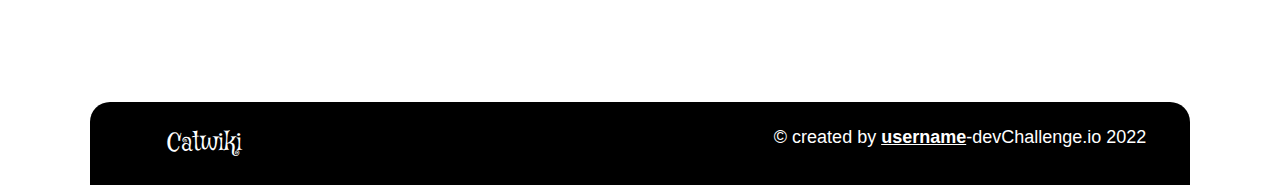
==== commit a7c25210: "fix:dummy li in ul" ====
--- a/index.html
+++ b/index.html
@@ -6,7 +6,7 @@
   <meta charset="utf-8">
   <title>CatWiki(HomePage)</title>
   <meta name="viewport" content="width=device-width, initial-scale=1, maximum-scale=1">
-  <!-- favicon.ico in the root directory -->
+  <!--favicon.ico in the root directory:-->
   <link rel="shortcut icon" href="favicon.ico" />
   <!--Google Web Fonts link for fonts-->
   <link rel="preconnect" href="https://fonts.googleapis.com">
@@ -48,8 +48,7 @@
                     <input type="submit" name="search-btn" class="icon search-btn" />
                   </div>
                   <ul class="suggestion suggestion-deactivate">
-                    <li class="suggest">aada</li>
-                    <li class="suggest">aada</li>
+                    <li class="dummy"></li>
                   </ul>
                 </div>
                 <div class="search-field-btn">
@@ -58,7 +57,6 @@
                     <input type="submit" name="search-btn" class="icon search-btn" />
                   </div>
                 </div>
-<<<<<<< HEAD
               </form>
             </div>
           </div>
@@ -74,30 +72,10 @@
               <h3 class="title">66+ <span>breeds for</span> you to discover</h3>
               <div class="see-more">
                 <a href="top10most.html" title="See More">see more</a>
-=======
-                <ul class="cat-breeds">
-                  <li class="dummy">Please Wait loading.....</li>
-                </ul>
->>>>>>> feature-html
               </div>
             </div>
             <ul class="cat-breeds">
-              <li class="cat-breed">
-                <figure><img src="assets/images/cat1.jpg" alt="cat"></figure>
-                <a href="description.html" title="Bengal">Bengal</a>
-              </li>
-              <li class="cat-breed">
-                <figure><img src="assets/images/cat1.jpg" alt="cat"></figure>
-                <a href="description.html" title="Bengal">Bengal</a>
-              </li>
-              <li class="cat-breed">
-                <figure><img src="assets/images/cat1.jpg" alt="cat"></figure>
-                <a href="description.html" title="Bengal">Bengal</a>
-              </li>
-              <li class="cat-breed">
-                <figure><img src="assets/images/cat1.jpg" alt="cat"></figure>
-                <a href="description.html" title="Bengal">Bengal</a>
-              </li>
+              <li class="dummy">Please Wait Loading Data.....</li>
             </ul>
           </div>
         </div>
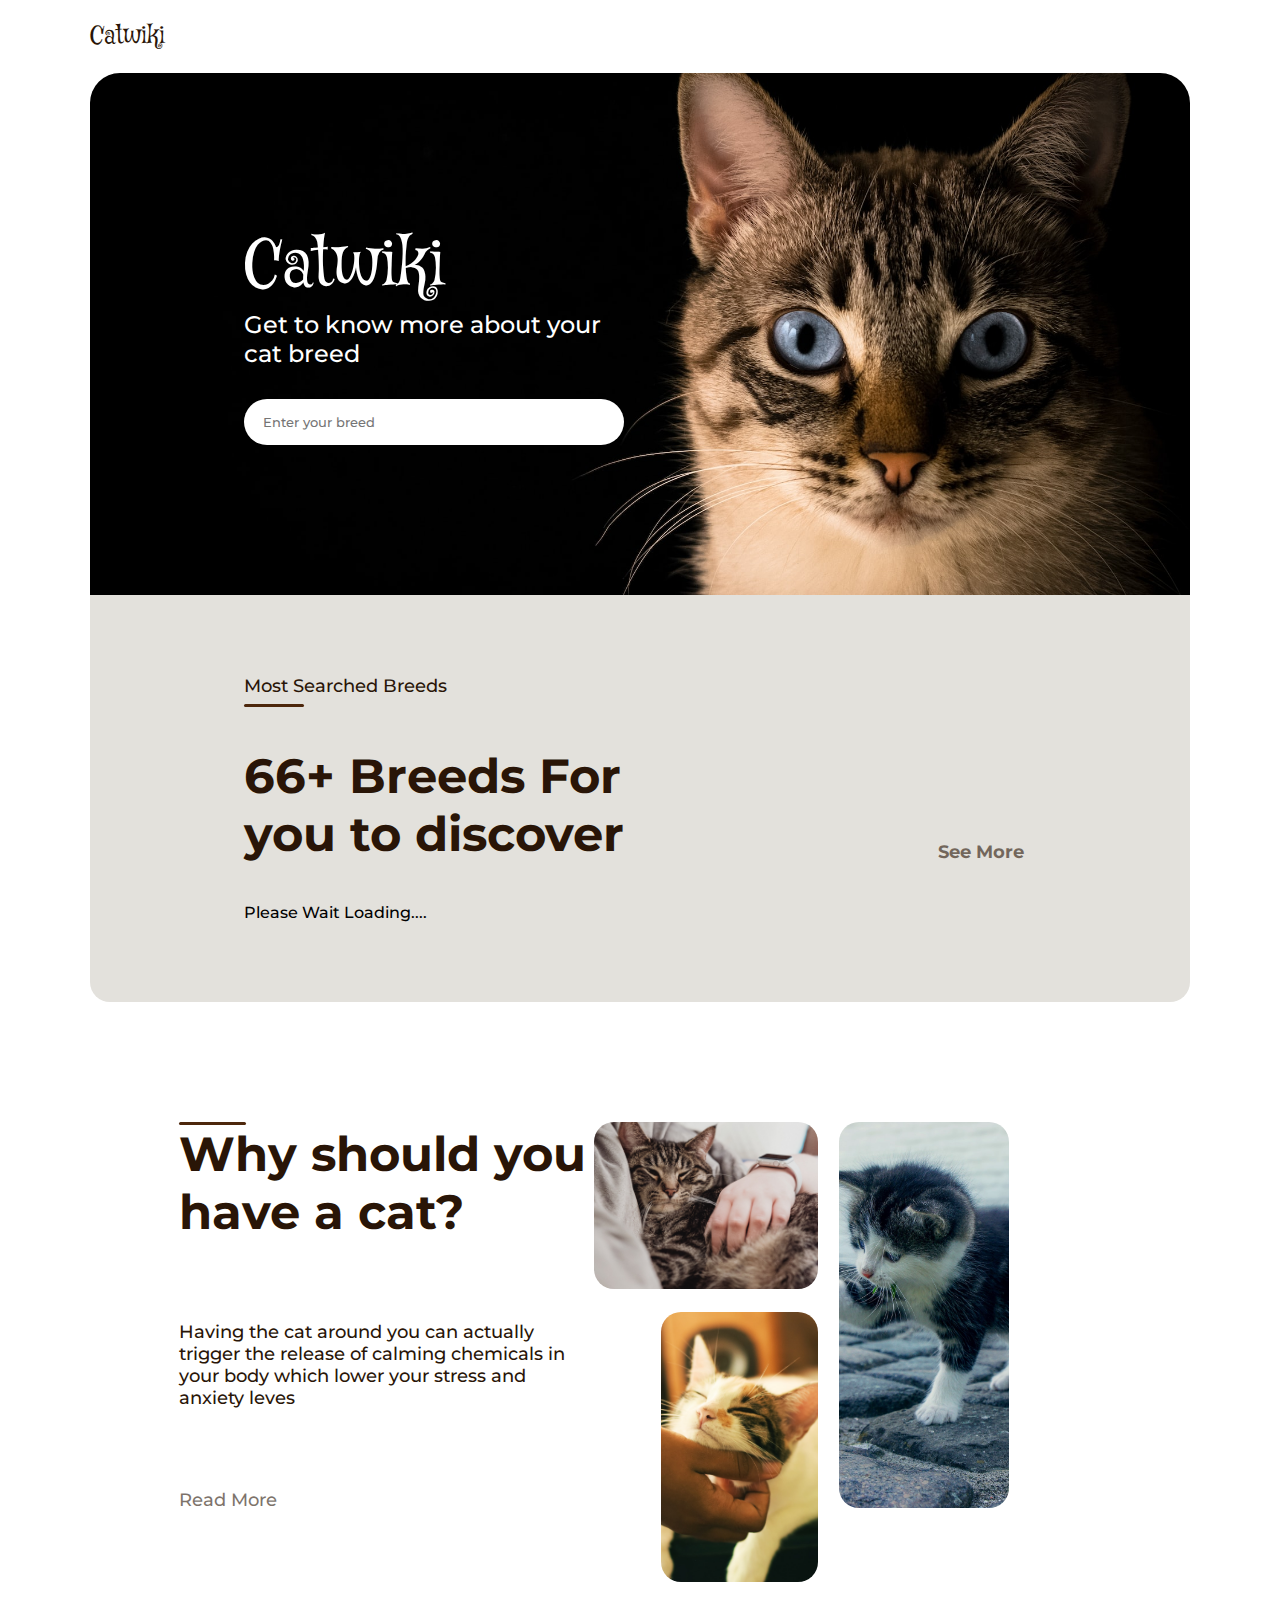
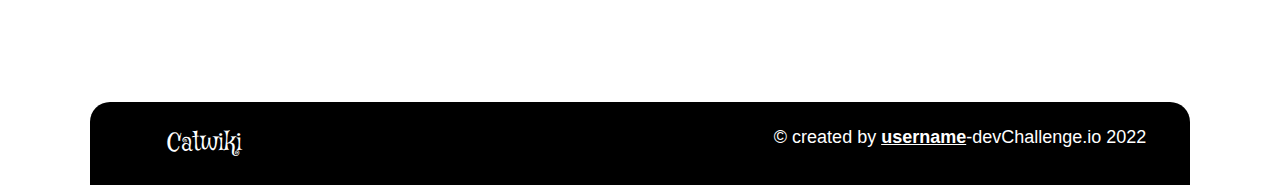
==== commit 70d8f37c: "fix:resolved conflicts" ====
--- a/index.html
+++ b/index.html
@@ -6,7 +6,7 @@
   <meta charset="utf-8">
   <title>CatWiki(HomePage)</title>
   <meta name="viewport" content="width=device-width, initial-scale=1, maximum-scale=1">
-  <!--favicon.ico in the root directory:-->
+  <!-- favicon.ico in the root directory:-->
   <link rel="shortcut icon" href="favicon.ico" />
   <!--Google Web Fonts link for fonts-->
   <link rel="preconnect" href="https://fonts.googleapis.com">
@@ -48,7 +48,7 @@
                     <input type="submit" name="search-btn" class="icon search-btn" />
                   </div>
                   <ul class="suggestion suggestion-deactivate">
-                    <li class="dummy"></li>
+                    <li class="dummy">Please Wait Loading....</li>
                   </ul>
                 </div>
                 <div class="search-field-btn">
@@ -75,7 +75,7 @@
               </div>
             </div>
             <ul class="cat-breeds">
-              <li class="dummy">Please Wait Loading Data.....</li>
+              <li class="dummy">Please Wait Loading....</li>
             </ul>
           </div>
         </div>
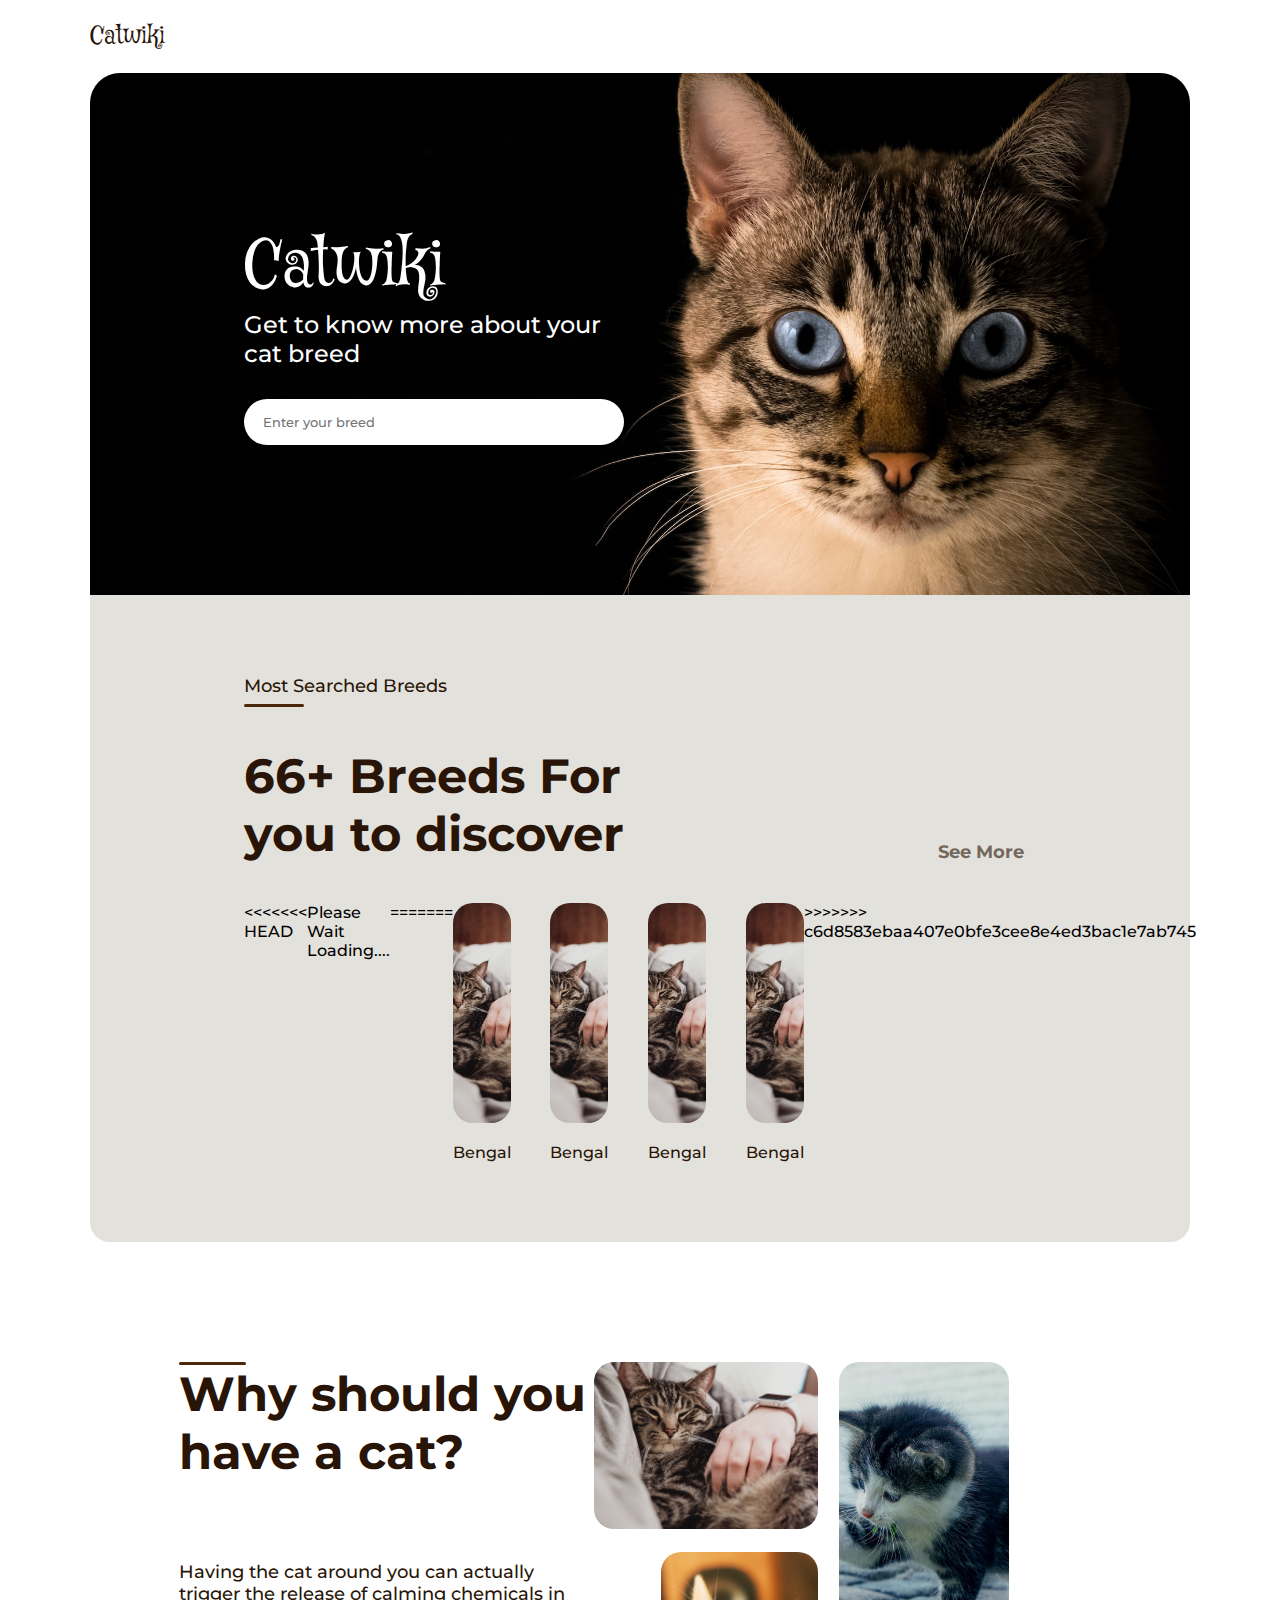
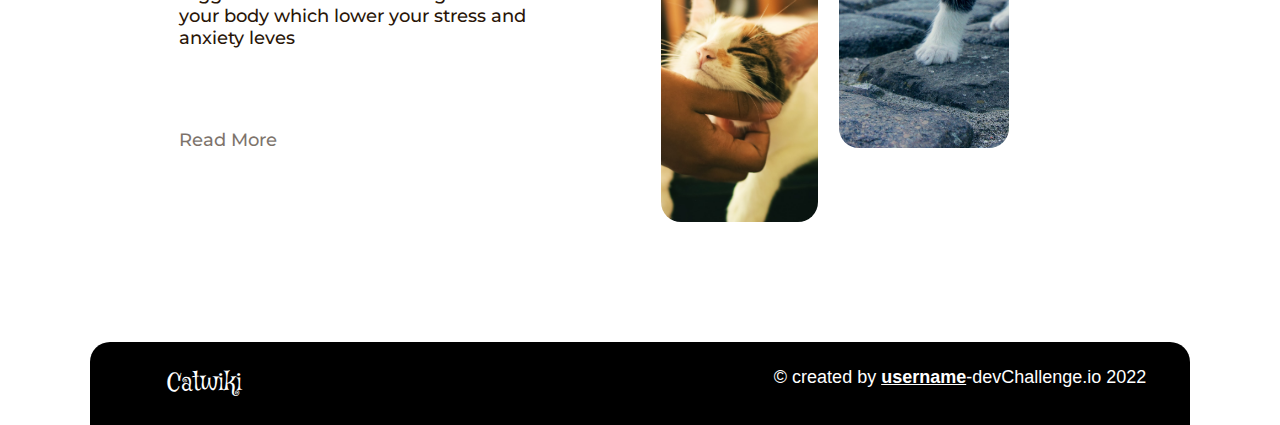
==== commit c3f28b7d: "fix:resolved conflicts" ====
--- a/index.html
+++ b/index.html
@@ -48,7 +48,12 @@
                     <input type="submit" name="search-btn" class="icon search-btn" />
                   </div>
                   <ul class="suggestion suggestion-deactivate">
+<<<<<<< HEAD
                     <li class="dummy">Please Wait Loading....</li>
+=======
+                    <li class="suggest">aada</li>
+                    <li class="suggest">aada</li>
+>>>>>>> c6d8583ebaa407e0bfe3cee8e4ed3bac1e7ab745
                   </ul>
                 </div>
                 <div class="search-field-btn">
@@ -75,7 +80,26 @@
               </div>
             </div>
             <ul class="cat-breeds">
+<<<<<<< HEAD
               <li class="dummy">Please Wait Loading....</li>
+=======
+              <li class="cat-breed">
+                <figure><img src="assets/images/cat1.jpg" alt="cat"></figure>
+                <a href="description.html" title="Bengal">Bengal</a>
+              </li>
+              <li class="cat-breed">
+                <figure><img src="assets/images/cat1.jpg" alt="cat"></figure>
+                <a href="description.html" title="Bengal">Bengal</a>
+              </li>
+              <li class="cat-breed">
+                <figure><img src="assets/images/cat1.jpg" alt="cat"></figure>
+                <a href="description.html" title="Bengal">Bengal</a>
+              </li>
+              <li class="cat-breed">
+                <figure><img src="assets/images/cat1.jpg" alt="cat"></figure>
+                <a href="description.html" title="Bengal">Bengal</a>
+              </li>
+>>>>>>> c6d8583ebaa407e0bfe3cee8e4ed3bac1e7ab745
             </ul>
           </div>
         </div>
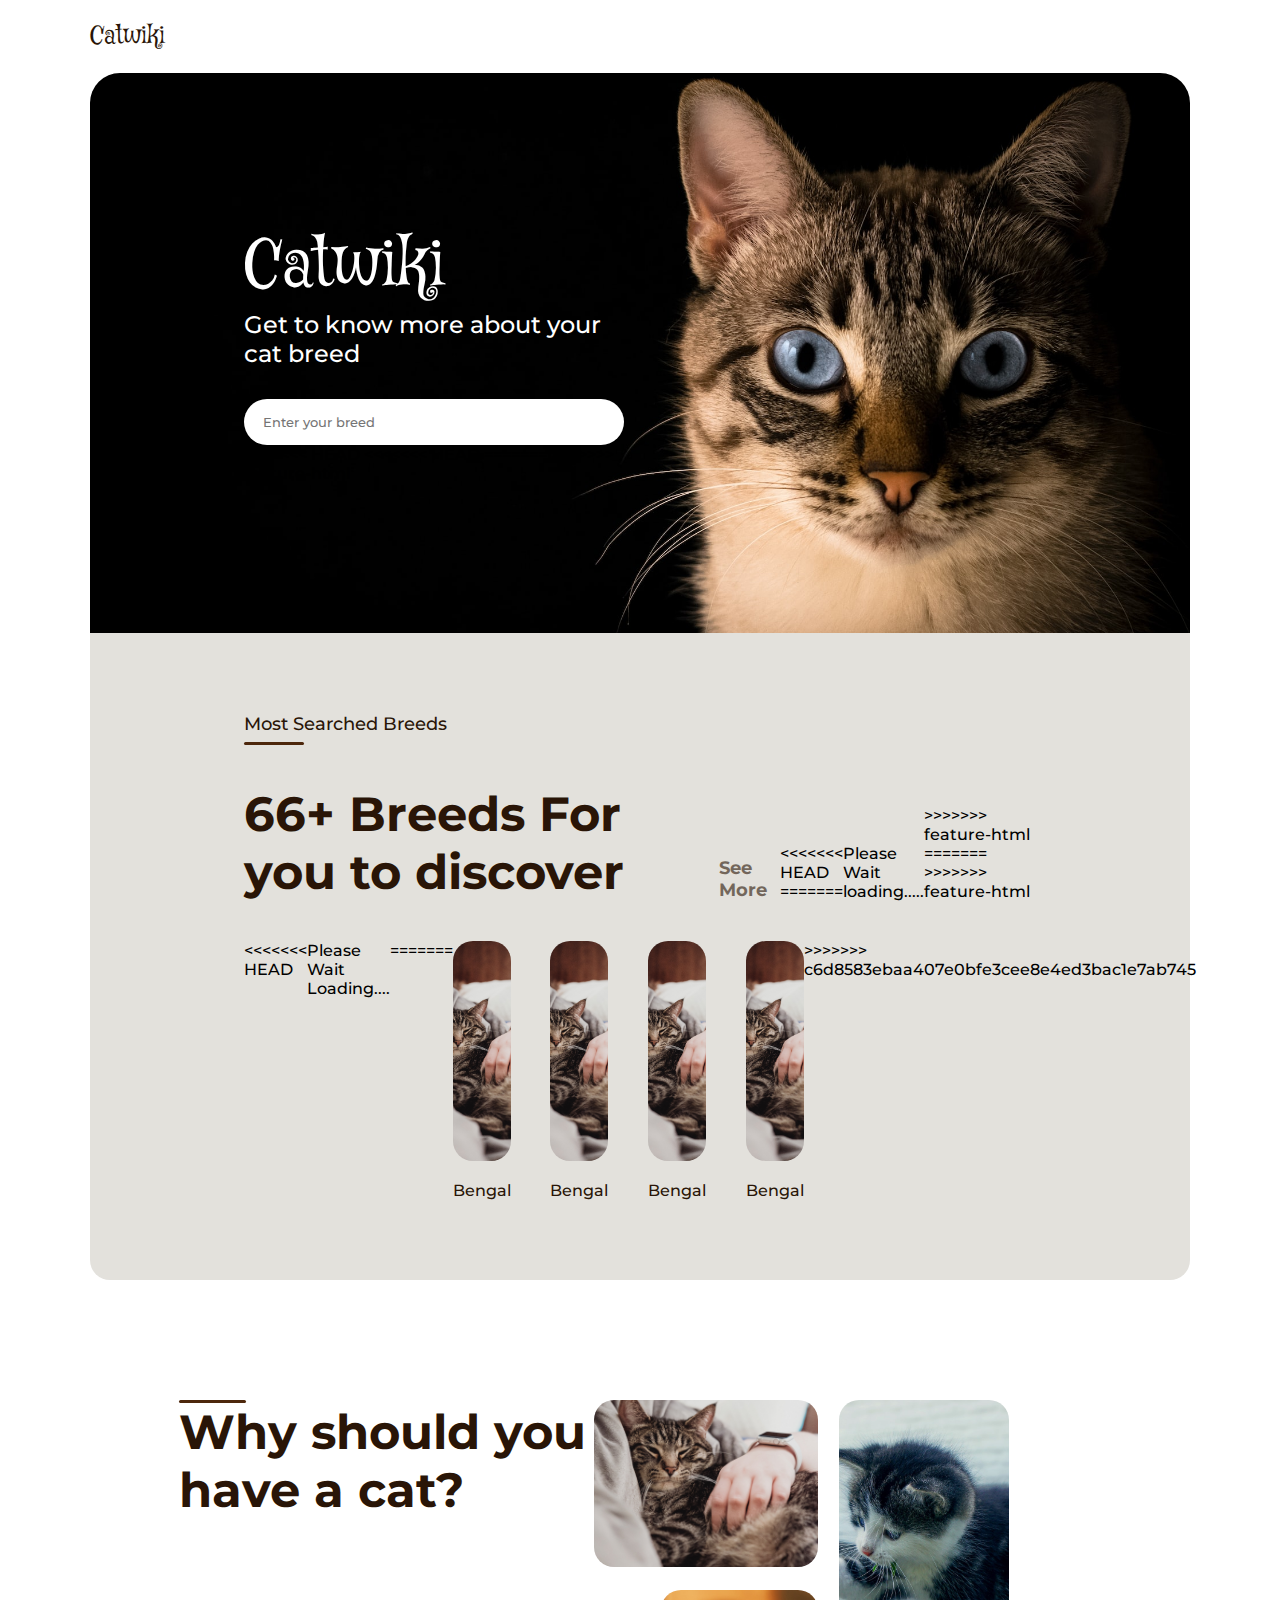
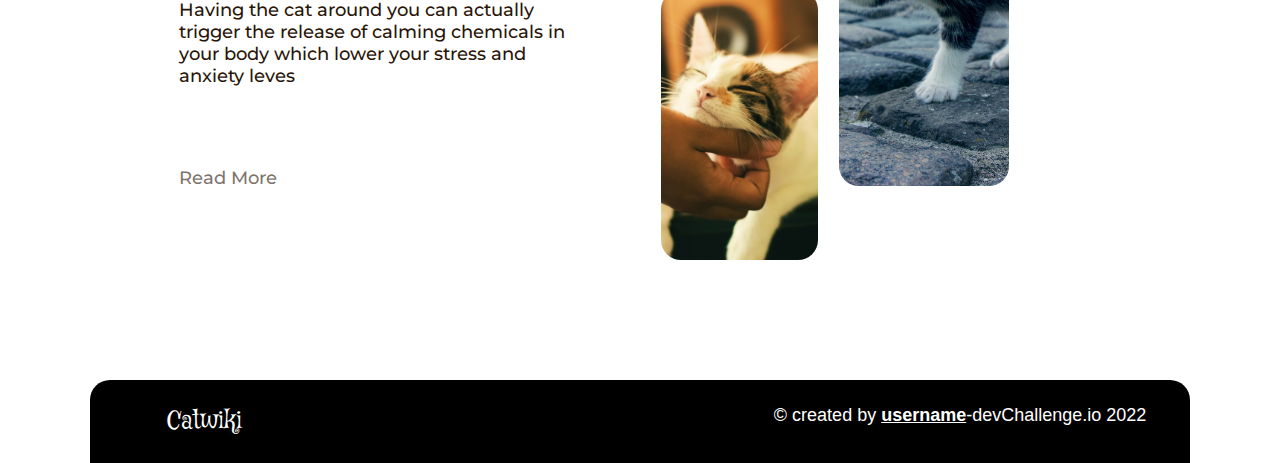
==== commit 9ec70f8f: "html merged" ====
--- a/index.html
+++ b/index.html
@@ -62,6 +62,10 @@
                     <input type="submit" name="search-btn" class="icon search-btn" />
                   </div>
                 </div>
+<<<<<<< HEAD
+<<<<<<< HEAD
+=======
+>>>>>>> feature-html
               </form>
             </div>
           </div>
@@ -77,6 +81,14 @@
               <h3 class="title">66+ <span>breeds for</span> you to discover</h3>
               <div class="see-more">
                 <a href="top10most.html" title="See More">see more</a>
+<<<<<<< HEAD
+=======
+                <ul class="cat-breeds">
+                  <li class="dummy">Please Wait loading.....</li>
+                </ul>
+>>>>>>> feature-html
+=======
+>>>>>>> feature-html
               </div>
             </div>
             <ul class="cat-breeds">
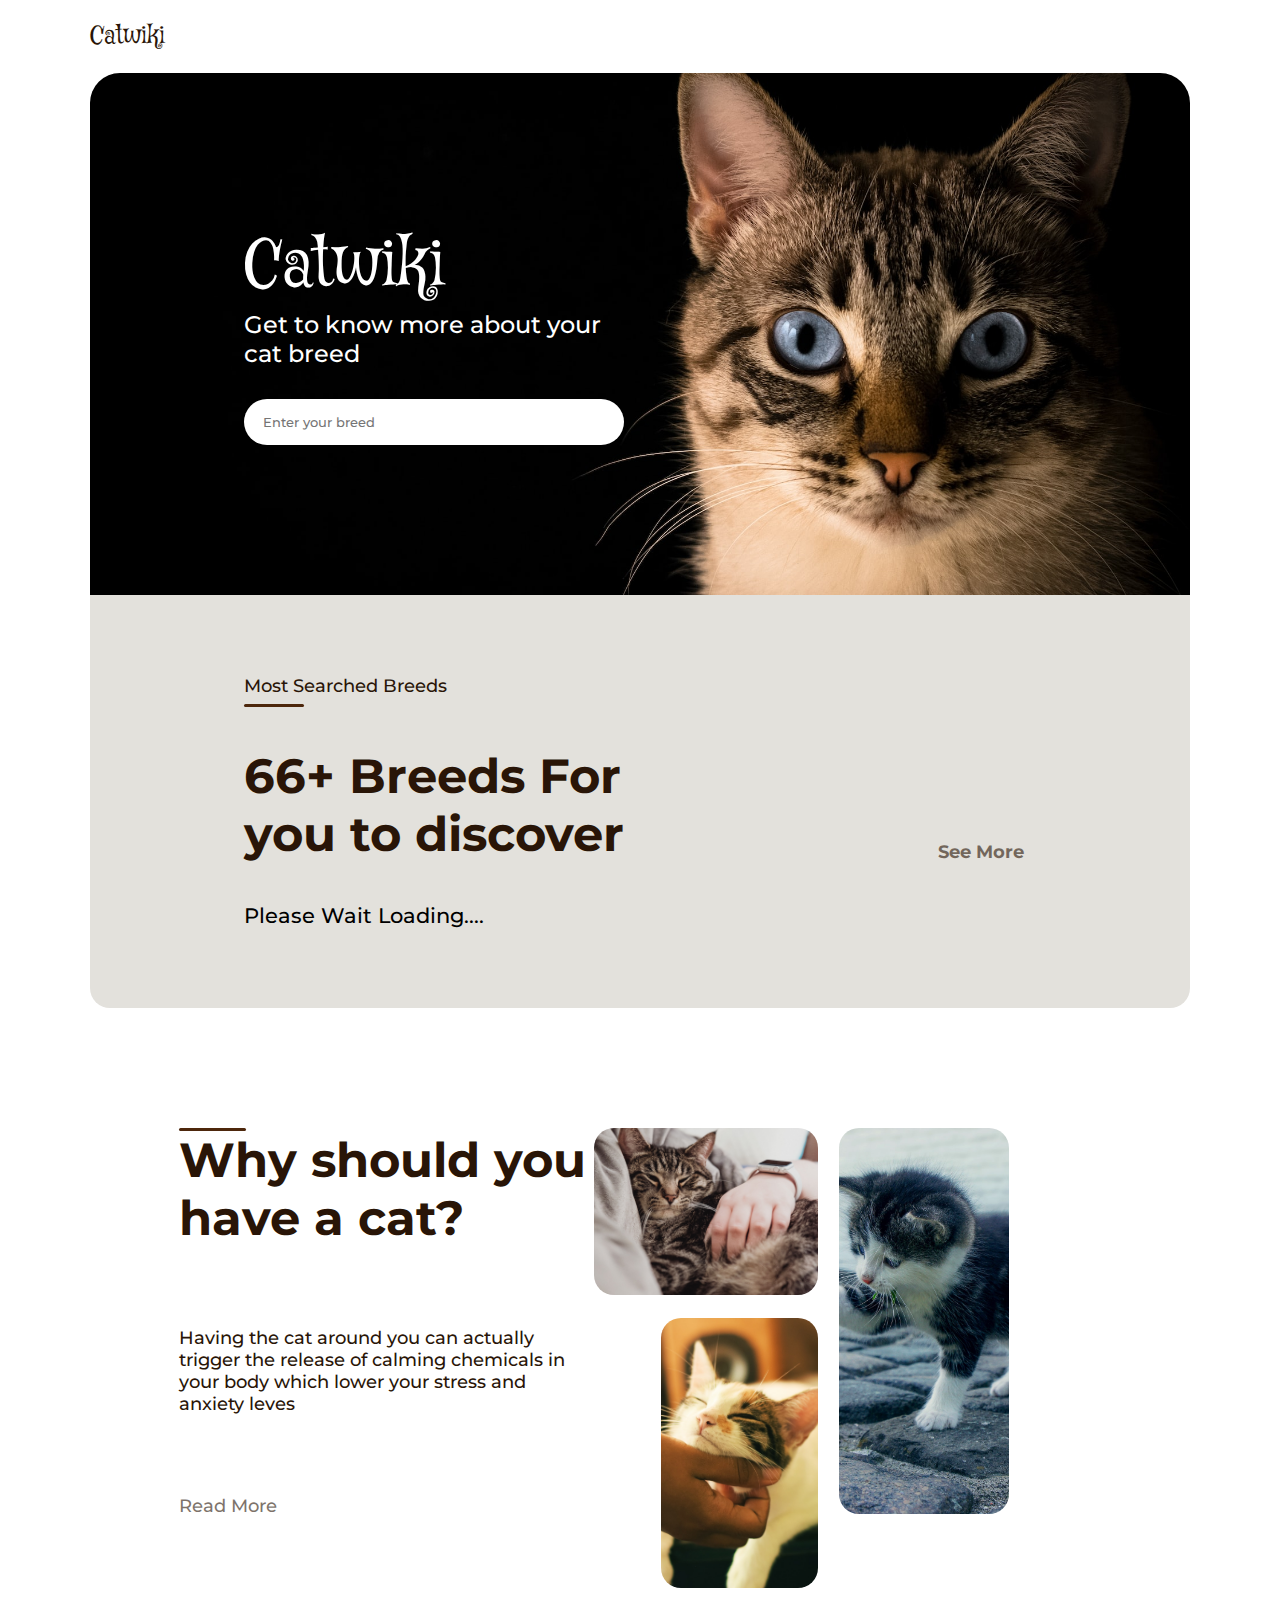
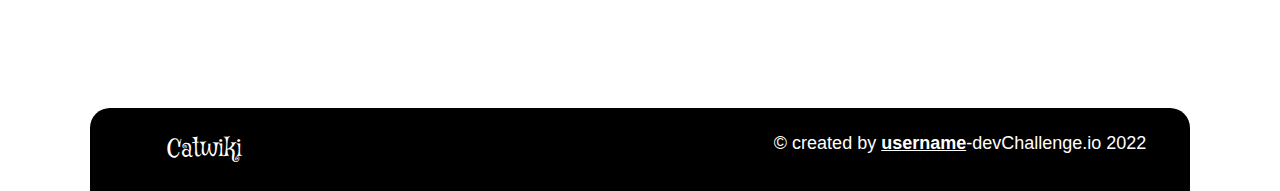
==== commit afdbd8e3: "fix:modal position fixed" ====
--- a/index.html
+++ b/index.html
@@ -48,12 +48,7 @@
                     <input type="submit" name="search-btn" class="icon search-btn" />
                   </div>
                   <ul class="suggestion suggestion-deactivate">
-<<<<<<< HEAD
                     <li class="dummy">Please Wait Loading....</li>
-=======
-                    <li class="suggest">aada</li>
-                    <li class="suggest">aada</li>
->>>>>>> c6d8583ebaa407e0bfe3cee8e4ed3bac1e7ab745
                   </ul>
                 </div>
                 <div class="search-field-btn">
@@ -62,10 +57,6 @@
                     <input type="submit" name="search-btn" class="icon search-btn" />
                   </div>
                 </div>
-<<<<<<< HEAD
-<<<<<<< HEAD
-=======
->>>>>>> feature-html
               </form>
             </div>
           </div>
@@ -81,37 +72,10 @@
               <h3 class="title">66+ <span>breeds for</span> you to discover</h3>
               <div class="see-more">
                 <a href="top10most.html" title="See More">see more</a>
-<<<<<<< HEAD
-=======
-                <ul class="cat-breeds">
-                  <li class="dummy">Please Wait loading.....</li>
-                </ul>
->>>>>>> feature-html
-=======
->>>>>>> feature-html
               </div>
             </div>
             <ul class="cat-breeds">
-<<<<<<< HEAD
               <li class="dummy">Please Wait Loading....</li>
-=======
-              <li class="cat-breed">
-                <figure><img src="assets/images/cat1.jpg" alt="cat"></figure>
-                <a href="description.html" title="Bengal">Bengal</a>
-              </li>
-              <li class="cat-breed">
-                <figure><img src="assets/images/cat1.jpg" alt="cat"></figure>
-                <a href="description.html" title="Bengal">Bengal</a>
-              </li>
-              <li class="cat-breed">
-                <figure><img src="assets/images/cat1.jpg" alt="cat"></figure>
-                <a href="description.html" title="Bengal">Bengal</a>
-              </li>
-              <li class="cat-breed">
-                <figure><img src="assets/images/cat1.jpg" alt="cat"></figure>
-                <a href="description.html" title="Bengal">Bengal</a>
-              </li>
->>>>>>> c6d8583ebaa407e0bfe3cee8e4ed3bac1e7ab745
             </ul>
           </div>
         </div>
--- a/assets/css/style.css
+++ b/assets/css/style.css
@@ -271,6 +271,7 @@
 .reasons-to-have-cat .reasons .description::first-letter,
 .why-to-have-a-cat .cats-benefits .title span { text-transform: capitalize;}
 
+.dummy { font-size: 21px;}
 /*=================================
   Header styling starts here
 =================================*/
@@ -349,8 +350,8 @@
 .hero-section .search-btn ,
 .search-modal .search-btn{
   position: absolute;
+  top: 35%;
   right: 7%;
-  top: 35%;
   font-family: 'FontAwesome';
   font-weight: 900;
 }
@@ -588,10 +589,8 @@
   z-index: 1;
 }
 .cat-breed-info figure img { height: 100%;}
-.cat-breed-info figure::before {
-  height: 300px;
-  left: -5%;
-}
+
+.cat-breed-info figure::before { left: -5%;}
 
 .cat-breed-info .cat-breed-details {  flex-basis: 55%;}
 
@@ -883,7 +882,7 @@
     width: 100%;
     height: 100vh;
     display: block;
-    position: absolute;
+    position:fixed;
     top: 0;
     background: #fff;
   }
